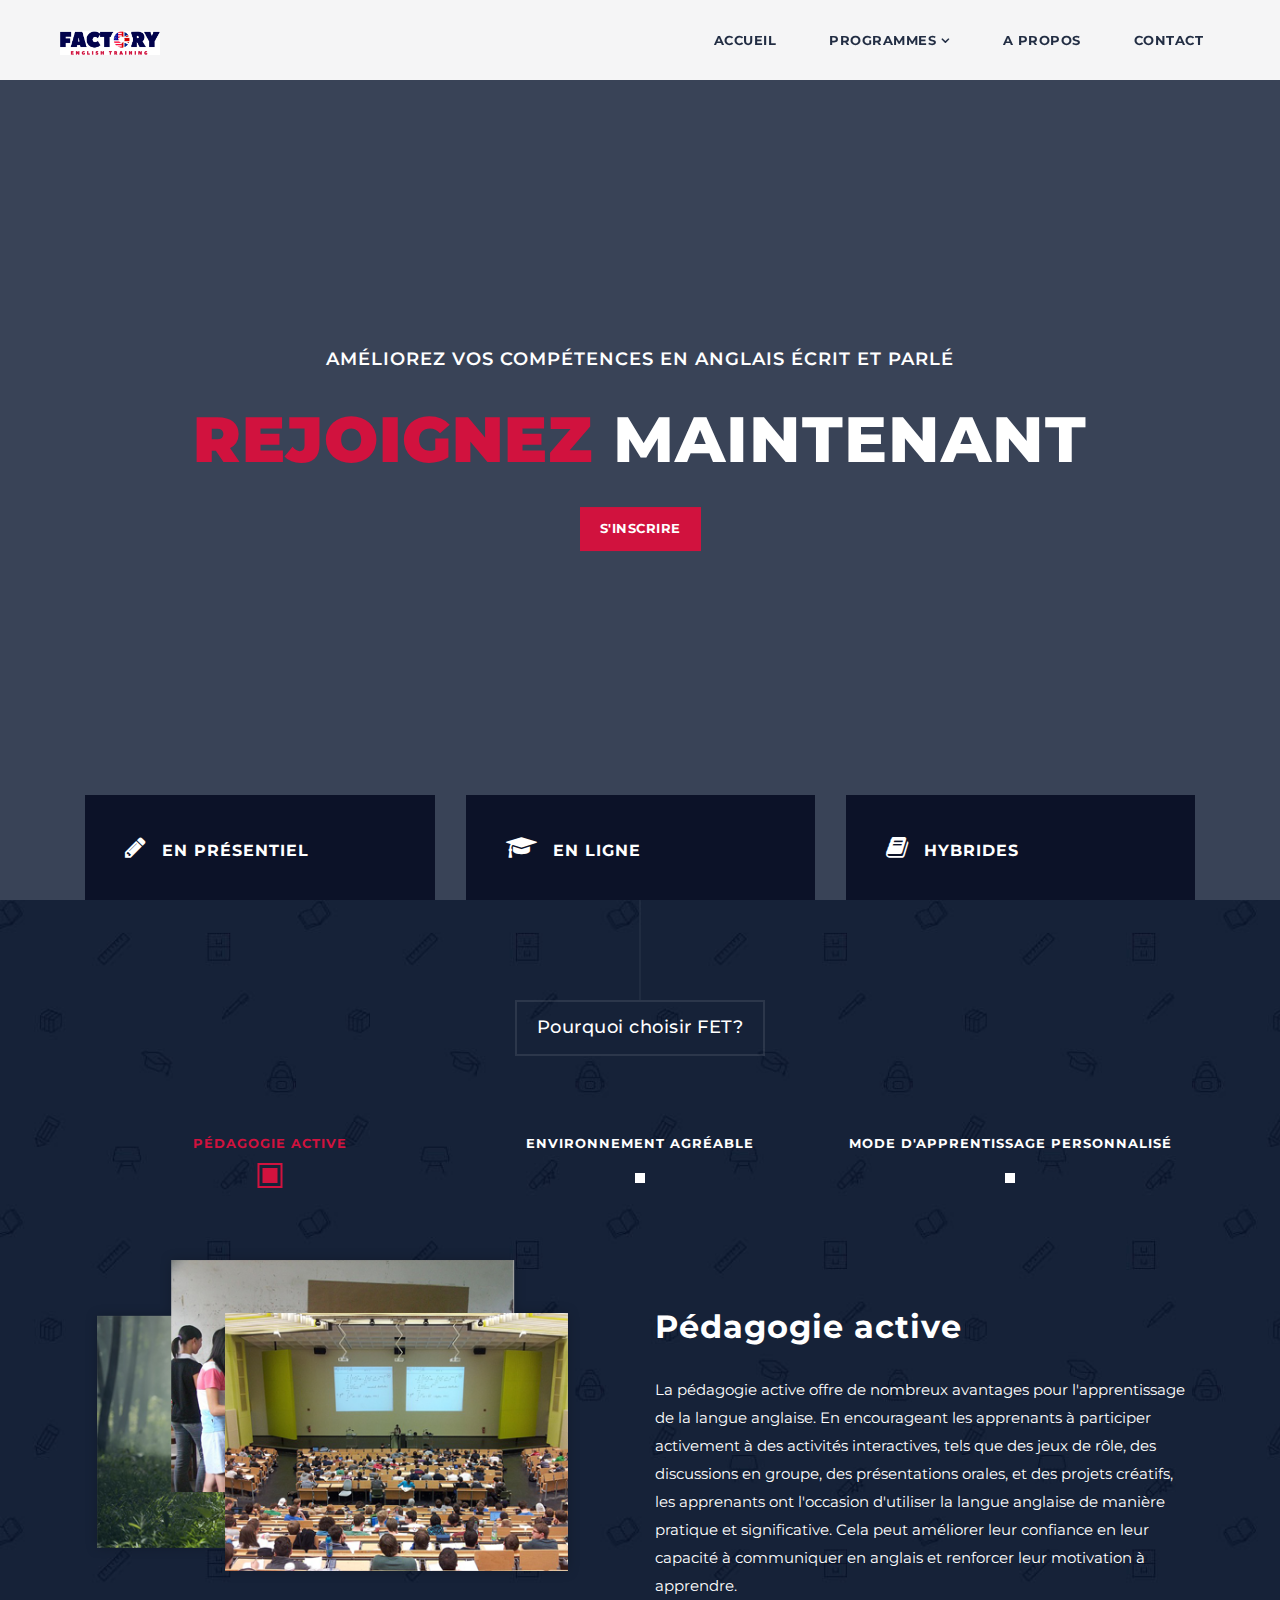
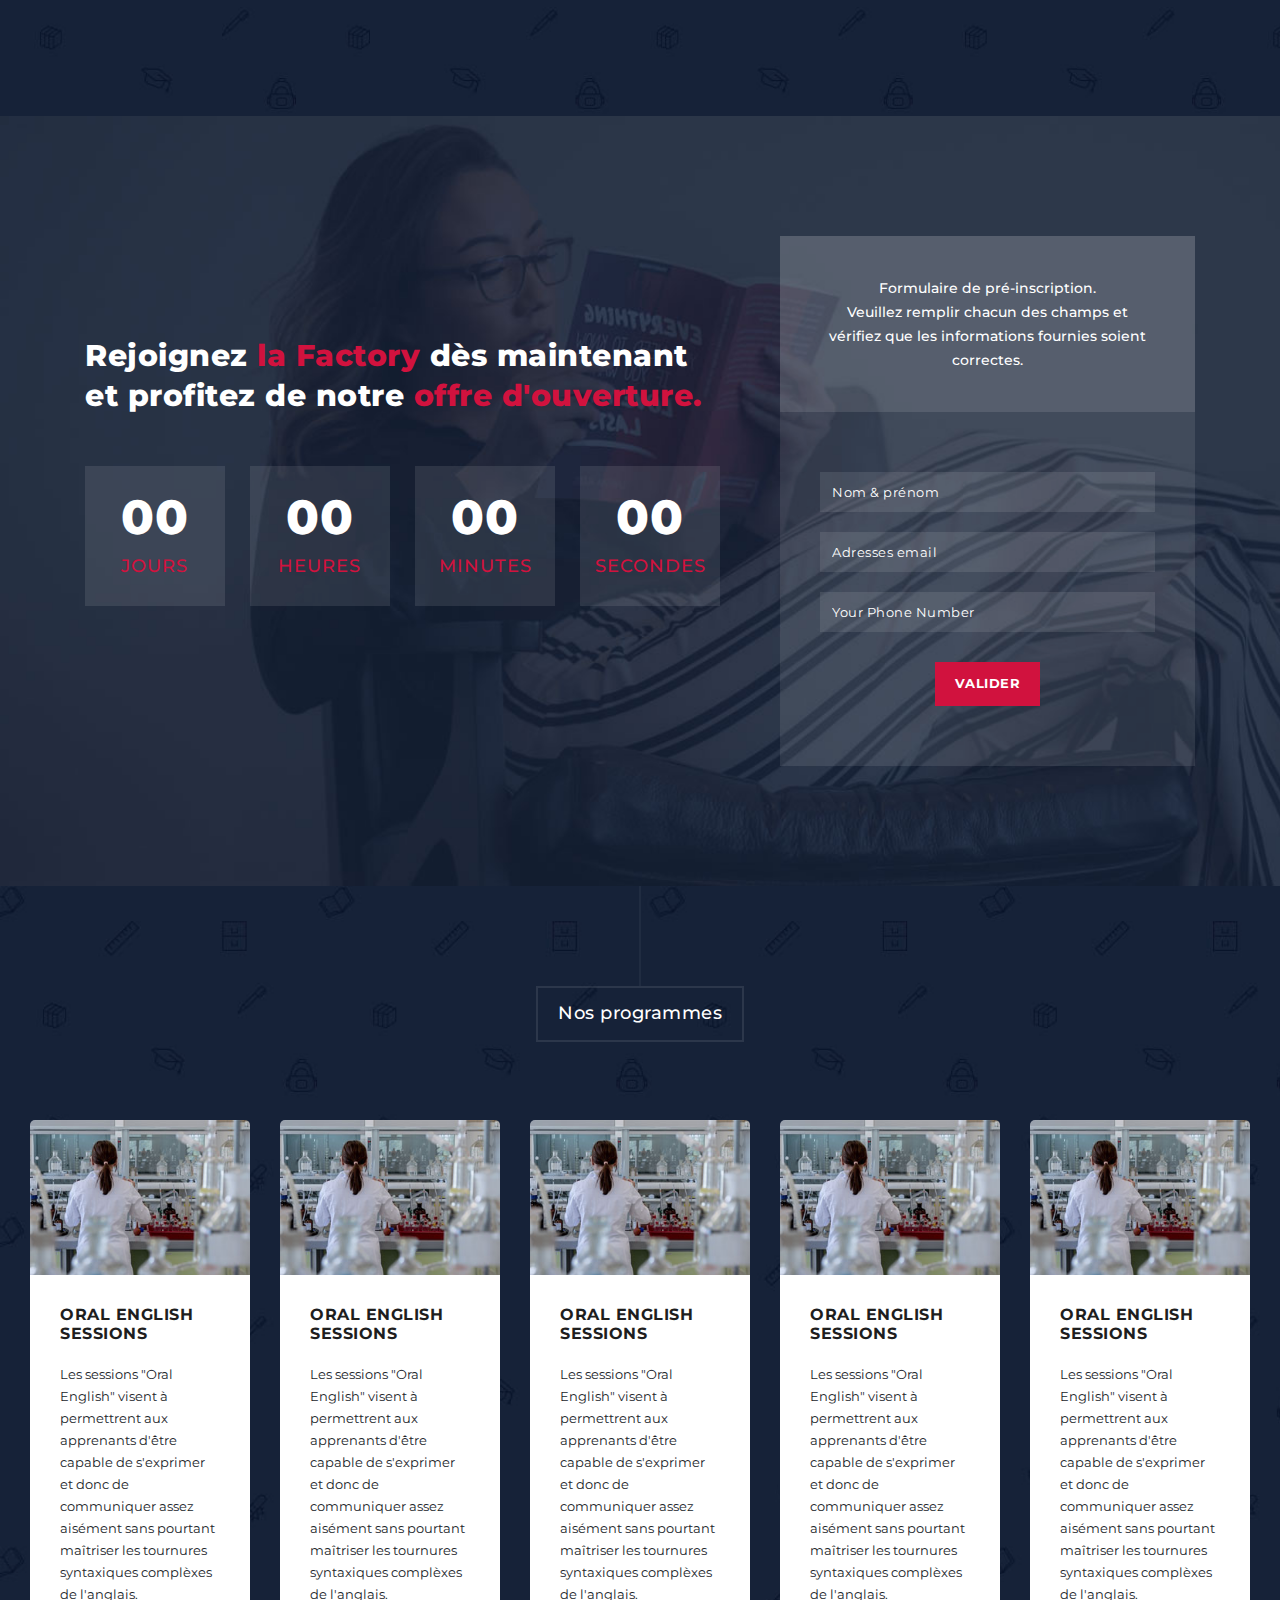
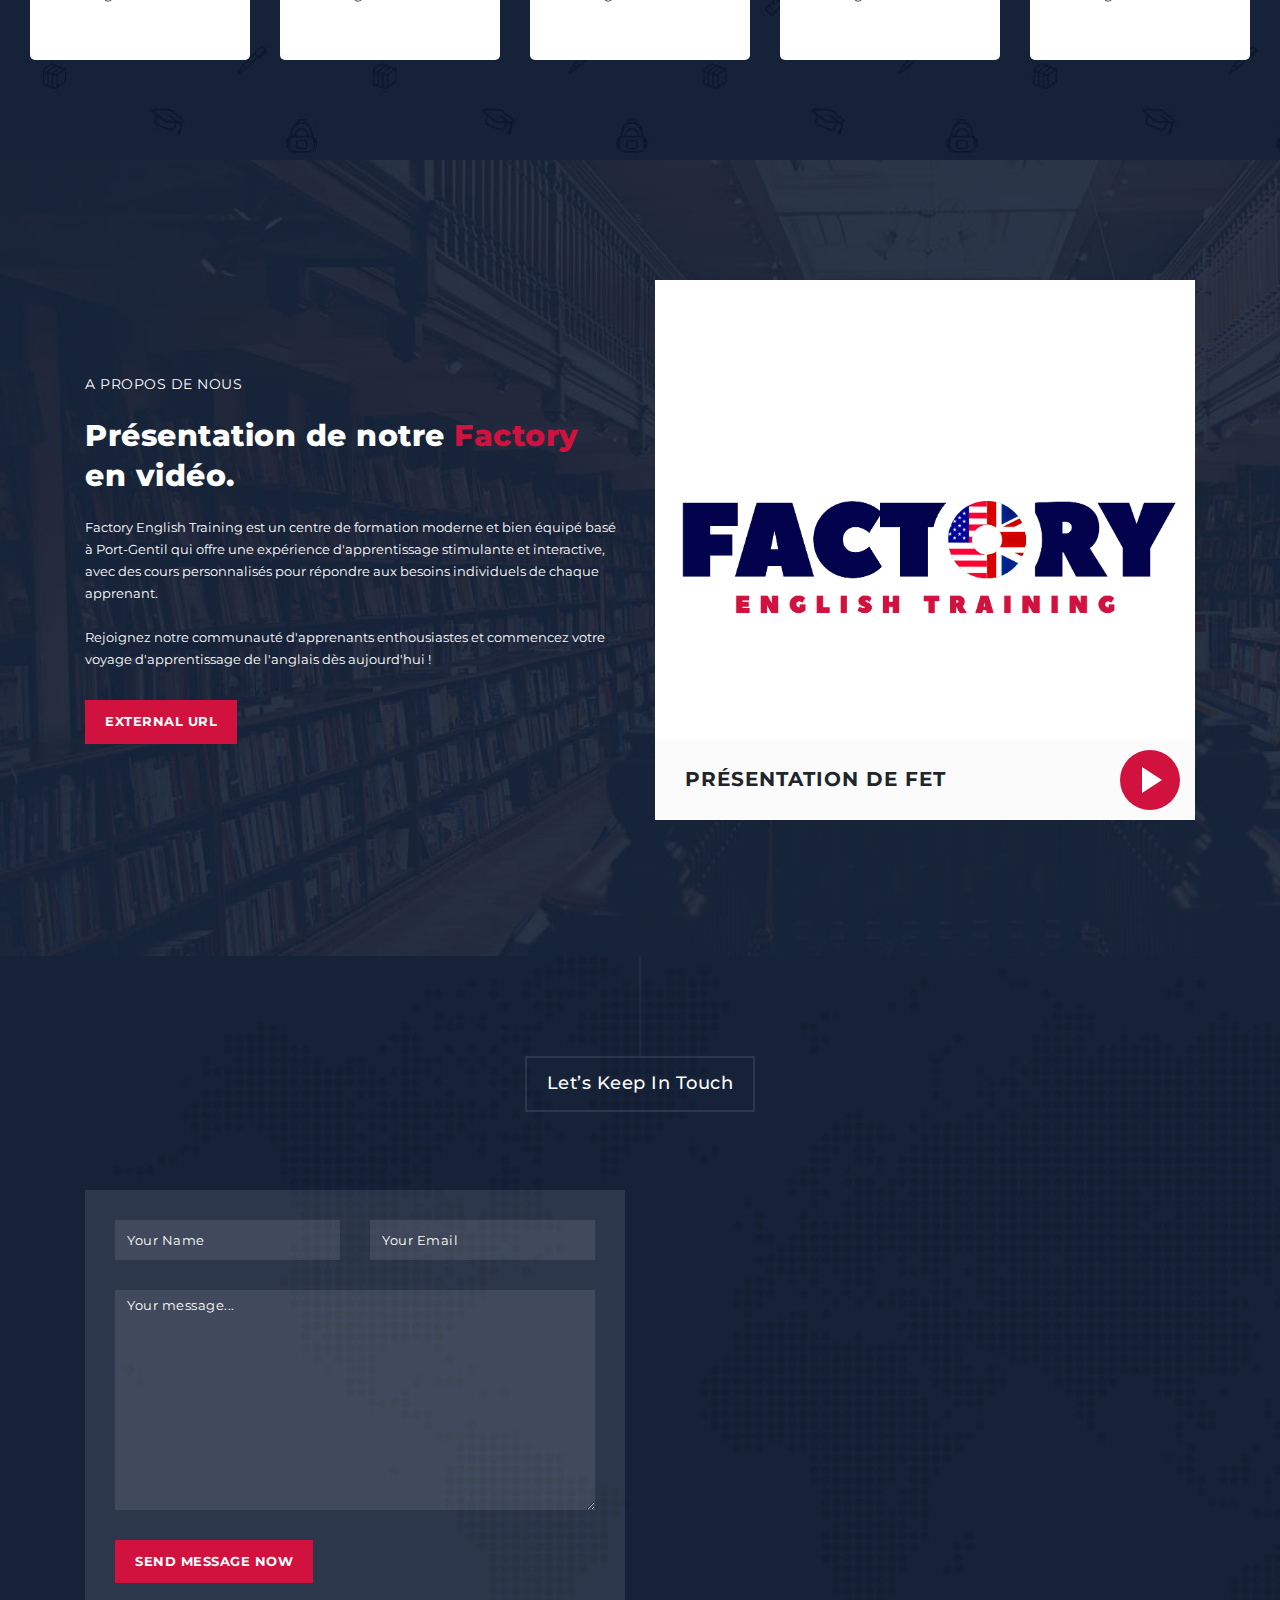
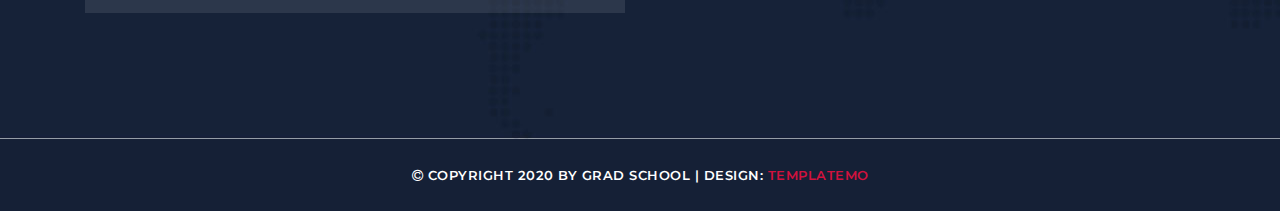
==== index.html @ 446a1d50 "7" ====
<!DOCTYPE html>
<html lang="en">

  <head>

    <meta charset="utf-8">
    <meta name="viewport" content="width=device-width, initial-scale=1, shrink-to-fit=no">
    <meta name="keywords" content="Formation en anglais, Centre de formation, Cours d'anglais, Apprendre l'anglais, Formation linguistique, Langue anglaise, Grammaire anglaise, Vocabulaire anglais, Pratique de l'anglais, Compétences en anglais, Niveau d'anglais, Examens d'anglais, Certificats d'anglais, Enseignement de l'anglais, Éducation en anglais, Formation continue, Formation professionnelle, Gabon, Port-Gentil, Afrique centrale">
    <meta name="description" content="Centre d'apprentissage et de perfectionnement de la langue anglaise basé à Port-gentil">
    <meta name="author" content="">
    <link href="https://fonts.googleapis.com/css?family=Montserrat:100,200,300,400,500,600,700,800,900" rel="stylesheet">

    <title>Factory English Training</title>
    <link rel="shortcut icon" type="image/png" href="/assets/images/logoicon.png"/>

    <!-- Bootstrap core CSS -->
    <link href="vendor/bootstrap/css/bootstrap.min.css" rel="stylesheet">

    <!-- Additional CSS Files -->
    <link rel="stylesheet" href="assets/css/fontawesome.css">
    <link rel="stylesheet" href="assets/css/templatemo-grad-school.css">
    <link rel="stylesheet" href="assets/css/owl.css">
    <link rel="stylesheet" href="assets/css/lightbox.css">
<!--
    
TemplateMo 557 Grad School

https://templatemo.com/tm-557-grad-school

-->
  </head>

<body>

   
  <!--header-->
  <header class="main-header clearfix" role="header">
    <div class="logo">
      <a href="#"><img src="./assets/images/logo factory.png" alt="" srcset="" style="width: 100px;"></a>
    </div>
    <a href="#menu" class="menu-link"><i class="fa fa-bars" style="color: rgba(22,34,57,0.95);"></i></a>
    <nav id="menu" class="main-nav" role="navigation">
      <ul class="main-menu">
        <li><a href="#section1">Accueil</a></li>
        <li class="has-submenu"><a href="#section2">Programmes</a>
          <ul class="sub-menu">
            <li><a href="#section2">Oral English</a></li>
            <!-- <li><a href="#section3">What we do?</a></li>
            <li><a href="#section3">How it works?</a></li>
            <li><a href="https://templatemo.com/about" rel="sponsored" class="external">External URL</a></li> -->
          </ul>
        </li>
        <li><a href="#section4">A propos</a></li>
        <!-- <li><a href="#section5">Video</a></li> -->
        <li><a href="#section6">Contact</a></li>
        <!-- <li><a href="https://templatemo.com" class="external">External</a></li> -->
      </ul>
    </nav>
  </header>

  <!-- ***** Main Banner Area Start ***** -->
  <section class="section main-banner" id="top" data-section="section1">
      <video autoplay muted loop id="bg-video">
          <source src="assets/images/video.mp4" type="video/mp4" />
      </video>

      <div class="video-overlay header-text">
          <div class="caption">
              <h6>Améliorez vos compétences en anglais écrit et parlé</h6>
              <h2><em>Rejoignez</em> maintenant</h2>
              <div class="main-button">
                  <div class="scroll-to-section"><a href="#section2">S'inscrire</a></div>
              </div>
          </div>
      </div>
  </section>
  <!-- ***** Main Banner Area End ***** -->


  <section class="features">
    <div class="container">
      <div class="row">
        <div class="col-lg-4 col-12">
          <div class="features-post">
            <div class="features-content">
              <div class="content-show">
                <h4><i class="fa fa-pencil"></i>En présentiel</h4>
              </div>
              <div class="content-hide">
                <p>Les sessions en présentiel  offrent une expérience plus immersive et interactive pour les apprenants, ce qui facilite une meilleure compréhension et une meilleure assimilation de la langue. </p>
                <p class="hidden-sm">Les sessions en présentiel  offrent une expérience plus immersive et interactive pour les apprenants, ce qui facilite une meilleure compréhension et une meilleure assimilation de la langue. </p>
                <!-- <p class="hidden-sm">Curabitur id eros vehicula, tincidunt libero eu, lobortis mi. In mollis eros a posuere imperdiet.</p> -->
                <!-- <div class="scroll-to-section"><a href="#section2">More Info.</a></div> -->
            </div>
            </div>
          </div>
        </div>
        <div class="col-lg-4 col-12">
          <div class="features-post second-features">
            <div class="features-content">
              <div class="content-show">
                <h4><i class="fa fa-graduation-cap"></i>En ligne</h4>
              </div>
              <div class="content-hide">
                <p>Les sessions en ligne sont flexibles et pratiques. Elles offrent une grande variété de ressources pédagogiques interactives et permettent aux apprenants de travailler à leur propre rythme tout en bénéficiant d'un feedback personnalisé.</p>
                <p class="hidden-sm">Les sessions en ligne sont flexibles et pratiques. Elles offrent une grande variété de ressources pédagogiques interactives et permettent aux apprenants de travailler à leur propre rythme tout en bénéficiant d'un feedback personnalisé.</p>
                <!-- <p class="hidden-sm">Curabitur id eros vehicula, tincidunt libero eu, lobortis mi. In mollis eros a posuere imperdiet.</p> -->
                <!-- <div class="scroll-to-section"><a href="#section3">Details</a></div> -->
            </div>
            </div>
          </div>
        </div>
        <div class="col-lg-4 col-12">
          <div class="features-post third-features">
            <div class="features-content">
              <div class="content-show">
                <h4><i class="fa fa-book"></i>Hybrides</h4>
              </div>
              <div class="content-hide">
                <p>Les sessions hybrides sont la solution pour les apprenants qui souhaitent être en immersion mais n'ont pas beaucoup de temps libre. Celles-ci apportent un continuité en ligne au sessions en présentiel.  </p>
                <p class="hidden-sm">Les sessions hybrides sont la solution pour les apprenants qui souhaitent être en immersion mais n'ont pas beaucoup de temps libre. Celles-ci apportent un continuité en ligne au sessions en présentiel.  </p>
                <!-- <p class="hidden-sm">Curabitur id eros vehicula, tincidunt libero eu, lobortis mi. In mollis eros a posuere imperdiet.</p> -->
                <!-- <div class="scroll-to-section"><a href="#section4">Read More</a></div> -->
            </div>
            </div>
          </div>
        </div>
      </div>
    </div>
  </section>

  <section class="section why-us" data-section="section2">
    <div class="container">
      <div class="row">
        <div class="col-md-12">
          <div class="section-heading">
            <h2>Pourquoi choisir FET?</h2>
          </div>
        </div>
        <div class="col-md-12">
          <div id='tabs'>
            <ul>
              <li><a href='#tabs-1'>Pédagogie active
              </a></li>
              <li><a href='#tabs-2'>Environnement agréable</a></li>
              <li><a href='#tabs-3'>Mode d'apprentissage personnalisé</a></li>
            </ul>
            <section class='tabs-content'>
              <article id='tabs-1'>
                <div class="row">
                  <div class="col-md-6">
                    <img src="assets/images/choose-us-image-01.png" alt="">
                  </div>
                  <div class="col-md-6">
                    <h4>Pédagogie active</h4>
                    <p>La pédagogie active offre de nombreux avantages pour l'apprentissage de la langue anglaise. En encourageant les apprenants à participer activement à des activités interactives, tels que des jeux de rôle, des discussions en groupe, des présentations orales, et des projets créatifs, les apprenants ont l'occasion d'utiliser la langue anglaise de manière pratique et significative. Cela peut améliorer leur confiance en leur capacité à communiquer en anglais et renforcer leur motivation à apprendre.</p>
                  </div>
                </div>
              </article>
              <article id='tabs-2'>
                <div class="row">
                  <div class="col-md-6">
                    <img src="assets/images/choose-us-image-02.png" alt="">
                  </div>
                  <div class="col-md-6">
                    <h4>Environnement agréable</h4>
                    <p>Lorsque les apprenants se sentent à l'aise et en sécurité, ils sont plus susceptibles de prendre des risques et d'essayer de nouvelles choses, tels que parler anglais en public. Cela peut aider à réduire l'anxiété et le stress associés à l'apprentissage d'une langue étrangère, ce qui peut améliorer la performance et la rétention des apprenants. En outre, un environnement positif peut favoriser le développement de relations positives entre les apprenants et les enseignants, ce qui peut aider à renforcer la motivation et l'engagement des apprenants dans leur apprentissage.</p> 
                    <!-- <p>Suspendisse tincidunt, magna ut finibus rutrum, libero dolor euismod odio, nec interdum quam felis non ante.</p> -->
                  </div>
                </div>
              </article>
              <article id='tabs-3'>
                <div class="row">
                  <div class="col-md-6">
                    <img src="assets/images/choose-us-image-03.png" alt="">
                  </div>
                  <div class="col-md-6">
                    <h4>Mode d'apprentissage personnalisé</h4>
                    <p>Les modes d'apprentissage personnalisés aident à maximiser le temps et les efforts d'apprentissage de chaque apprenant, en leur permettant de se concentrer sur les domaines qui nécessitent le plus d'attention. Les apprenants peuvent également avoir l'occasion de travailler à leur propre rythme, ce qui renforce leur confiance et leur motivation dans leur apprentissage. De plus, ils offrent aux apprenants un sentiment de contrôle et d'engagement dans leur propre apprentissage, ce qui peut aider à renforcer leur engagement à long terme.</p>
                  </div>
                </div>
              </article>
            </section>
          </div>
        </div>
      </div>
    </div>
  </section>

  <section class="section coming-soon" data-section="section3">
    <div class="container">
      <div class="row">
        <div class="col-md-7 col-xs-12">
          <div class="continer centerIt">
            <div>
              <h4>Rejoignez <em>la Factory</em> dès maintenant et profitez de notre <em>offre d'ouverture.</em></h4>
              <div class="counter">

                <div class="days">
                  <div class="value">00</div>
                  <span>Jours</span>
                </div>

                <div class="hours">
                  <div class="value">00</div>
                  <span>Heures</span>
                </div>

                <div class="minutes">
                  <div class="value">00</div>
                  <span>Minutes</span>
                </div>

                <div class="seconds">
                  <div class="value">00</div>
                  <span>Secondes</span>
                </div>

              </div>
            </div>
          </div>
        </div>
        <div class="col-md-5">
          <div class="right-content">
            <div class="top-content">
              <h6>Formulaire de pré-inscription. <em></em> <br> Veuillez remplir chacun des champs et vérifiez que les informations fournies soient correctes.</h6>
            </div>
            <form id="contact" action="" method="get">
              <div class="row">
                <div class="col-md-12">
                  <fieldset>
                    <input name="name" type="text" class="form-control" id="name" placeholder="Nom & prénom" required="">
                  </fieldset>
                </div>
                <div class="col-md-12">
                  <fieldset>
                    <input name="email" type="text" class="form-control" id="email" placeholder="Adresses email" required="">
                  </fieldset>
                </div>
                <div class="col-md-12">
                  <fieldset>
                    <input name="phone-number" type="text" class="form-control" id="Numéro de téléphone" placeholder="Your Phone Number" required="">
                  </fieldset>
                </div>
                <div class="col-md-12">
                  <fieldset>
                    <button type="submit" id="form-submit" class="button">Valider</button>
                  </fieldset>
                </div>
              </div>
            </form>
          </div>
        </div>
      </div>
    </div>
  </section>

  <section class="section courses" data-section="section4">
    <div class="container-fluid">
      <div class="row">
        <div class="col-md-12">
          <div class="section-heading">
            <h2>Nos programmes</h2>
          </div>
        </div>
        <div class="owl-carousel owl-theme">
          <div class="item">
            <img src="assets/images/courses-01.jpg" alt="Course #1">
            <div class="down-content">
              <h4>Oral English Sessions</h4>
              <p>Les sessions "Oral English" visent à permettrent aux apprenants d'être capable de s'exprimer et donc de communiquer assez aisément sans pourtant maîtriser les tournures syntaxiques complèxes de l'anglais.</p>
              <!-- <div class="author-image">
                <img src="assets/images/author-01.png" alt="Author 1">
              </div>
              <div class="text-button-pay">
                <a href="#">Pay <i class="fa fa-angle-double-right"></i></a>
              </div> -->
            </div>
          </div>
          <!-- <div class="item">
            <img src="assets/images/courses-02.jpg" alt="Course #2">
            <div class="down-content">
              <h4>Business World</h4>
              <p>Quisque cursus augue ut velit dictum, quis volutpat enim blandit. Maecenas a lectus ac ipsum porta.</p>
              <div class="author-image">
                <img src="assets/images/author-02.png" alt="Author 2">
              </div>
              <div class="text-button-free">
                <a href="#">Free <i class="fa fa-angle-double-right"></i></a>
              </div>
            </div>
          </div>
          <div class="item">
            <img src="assets/images/courses-03.jpg" alt="Course #3">
            <div class="down-content">
              <h4>Media Technology</h4>
              <p>Pellentesque ultricies diam magna, auctor cursus lectus pretium nec. Maecenas finibus lobortis enim.</p>
              <div class="author-image">
                <img src="assets/images/author-03.png" alt="Author 3">
              </div>
              <div class="text-button-pay">
                <a href="#">Pay <i class="fa fa-angle-double-right"></i></a>
              </div>
            </div>
          </div>
          <div class="item">
            <img src="assets/images/courses-04.jpg" alt="Course #4">
            <div class="down-content">
              <h4>Communications</h4>
              <p>Download free images and videos for your websites by visiting Unsplash, Pixabay, and Pexels.</p>
              <div class="author-image">
                <img src="assets/images/author-04.png" alt="Author 4">
              </div>
              <div class="text-button-free">
                <a href="#">Free <i class="fa fa-angle-double-right"></i></a>
              </div>
            </div>
          </div> -->
          <!-- <div class="item">
            <img src="assets/images/courses-05.jpg" alt="">
            <div class="down-content">
              <h4>Business Ethics</h4>
              <p>Pellentesque ultricies diam magna, auctor cursus lectus pretium nec. Maecenas finibus lobortis enim.</p>
              <div class="author-image">
                <img src="assets/images/author-05.png" alt="">
              </div>
              <div class="text-button-pay">
                <a href="#">Pay <i class="fa fa-angle-double-right"></i></a>
              </div>
            </div>
          </div>
          <div class="item">
            <img src="assets/images/courses-01.jpg" alt="">
            <div class="down-content">
              <h4>Photography</h4>
              <p>Quisque cursus augue ut velit dictum, quis volutpat enim blandit. Maecenas a lectus ac ipsum porta.</p>
              <div class="author-image">
                <img src="assets/images/author-01.png" alt="">
              </div>
              <div class="text-button-free">
                <a href="#">Free <i class="fa fa-angle-double-right"></i></a>
              </div>
            </div>
          </div>
          <div class="item">
            <img src="assets/images/courses-02.jpg" alt="">
            <div class="down-content">
              <h4>Web Development</h4>
              <p>Pellentesque ultricies diam magna, auctor cursus lectus pretium nec. Maecenas finibus lobortis enim.</p>
              <div class="author-image">
                <img src="assets/images/author-02.png" alt="">
              </div>
              <div class="text-button-free">
                <a href="#">Free <i class="fa fa-angle-double-right"></i></a>
              </div>
            </div>
          </div>
          <div class="item">
            <img src="assets/images/courses-03.jpg" alt="">
            <div class="down-content">
              <h4>Learn HTML CSS</h4>
              <p>You can get free images and videos for your websites by visiting Unsplash, Pixabay, and Pexels.</p>
              <div class="author-image">
                <img src="assets/images/author-03.png" alt="">
              </div>
              <div class="text-button-pay">
                <a href="#">Pay <i class="fa fa-angle-double-right"></i></a>
              </div>
            </div>
          </div>
          <div class="item">
            <img src="assets/images/courses-04.jpg" alt="">
            <div class="down-content">
              <h4>Social Media</h4>
              <p>Pellentesque ultricies diam magna, auctor cursus lectus pretium nec. Maecenas finibus lobortis enim.</p>
              <div class="author-image">
                <img src="assets/images/author-04.png" alt="">
              </div>
              <div class="text-button-pay">
                <a href="#">Pay <i class="fa fa-angle-double-right"></i></a>
              </div>
            </div>
          </div>
          <div class="item">
            <img src="assets/images/courses-05.jpg" alt="">
            <div class="down-content">
              <h4>Digital Arts</h4>
              <p>Quisque cursus augue ut velit dictum, quis volutpat enim blandit. Maecenas a lectus ac ipsum porta.</p>
              <div class="author-image">
                <img src="assets/images/author-05.png" alt="">
              </div>
              <div class="text-button-free">
                <a href="#">Free <i class="fa fa-angle-double-right"></i></a>
              </div>
            </div>
          </div>
          <div class="item">
            <img src="assets/images/courses-01.jpg" alt="">
            <div class="down-content">
              <h4>Media Streaming</h4>
              <p>Pellentesque ultricies diam magna, auctor cursus lectus pretium nec. Maecenas finibus lobortis enim.</p>
              <div class="author-image">
                <img src="assets/images/author-01.png" alt="">
              </div>
              <div class="text-button-pay">
                <a href="#">Pay <i class="fa fa-angle-double-right"></i></a>
              </div>
            </div>
          </div> -->
        </div>
      </div>
    </div>
  </section>
  

  <section class="section video" data-section="section5">
    <div class="container">
      <div class="row">
        <div class="col-md-6 align-self-center">
          <div class="left-content">
            <span>A propos de nous</span>
            <h4>Présentation de notre<em> Factory</em> en vidéo.</h4>
            <p>Factory English Training est un centre de formation moderne et bien équipé basé à Port-Gentil qui offre une expérience d'apprentissage stimulante et interactive, avec des cours personnalisés pour répondre aux besoins individuels de chaque apprenant. 
            <br><br>Rejoignez notre communauté d'apprenants enthousiastes et commencez votre voyage d'apprentissage de l'anglais dès aujourd'hui !</p>
            <div class="main-button"><a rel="nofollow" href="#" target="_parent">External URL</a></div>
          </div>
        </div>
        <div class="col-md-6">
          <article class="video-item">
            <div class="video-caption">
              <h4>Présentation de FET</h4>
            </div>
            <figure>
              <a href="#" class="play"><img src="assets/images/logofactory.png"></a>
            </figure>
          </article>
        </div>
      </div>
    </div>
  </section>

  <section class="section contact" data-section="section6">
    <div class="container">
      <div class="row">
        <div class="col-md-12">
          <div class="section-heading">
            <h2>Let’s Keep In Touch</h2>
          </div>
        </div>
        <div class="col-md-6">
        
        <!-- Do you need a working HTML contact-form script?
                	
                    Please visit https://templatemo.com/contact page -->
                    
          <form id="contact" action="" method="post">
            <div class="row">
              <div class="col-md-6">
                  <fieldset>
                    <input name="name" type="text" class="form-control" id="name" placeholder="Your Name" required="">
                  </fieldset>
                </div>
                <div class="col-md-6">
                  <fieldset>
                    <input name="email" type="text" class="form-control" id="email" placeholder="Your Email" required="">
                  </fieldset>
                </div>
              <div class="col-md-12">
                <fieldset>
                  <textarea name="message" rows="6" class="form-control" id="message" placeholder="Your message..." required=""></textarea>
                </fieldset>
              </div>
              <div class="col-md-12">
                <fieldset>
                  <button type="submit" id="form-submit" class="button">Send Message Now</button>
                </fieldset>
              </div>
            </div>
          </form>
        </div>
        <div class="col-md-6">
          <div id="map">
            <iframe src="https://maps.google.com/maps?q=Av.+L%C3%BAcio+Costa,+Rio+de+Janeiro+-+RJ,+Brazil&t=&z=13&ie=UTF8&iwloc=&output=embed" width="100%" height="422px" frameborder="0" style="border:0" allowfullscreen></iframe>
          </div>
        </div>
      </div>
    </div>
  </section>

  <footer>
    <div class="container">
      <div class="row">
        <div class="col-md-12">
          <p><i class="fa fa-copyright"></i> Copyright 2020 by Grad School  
          
           | Design: <a href="https://templatemo.com" rel="sponsored" target="_parent">TemplateMo</a></p>
        </div>
      </div>
    </div>
  </footer>

  <!-- Scripts -->
  <!-- Bootstrap core JavaScript -->
    <script src="vendor/jquery/jquery.min.js"></script>
    <script src="vendor/bootstrap/js/bootstrap.bundle.min.js"></script>

    <script src="assets/js/isotope.min.js"></script>
    <script src="assets/js/owl-carousel.js"></script>
    <script src="assets/js/lightbox.js"></script>
    <script src="assets/js/tabs.js"></script>
    <script src="assets/js/video.js"></script>
    <script src="assets/js/slick-slider.js"></script>
    <script src="assets/js/custom.js"></script>
    <script>
        //according to loftblog tut
        $('.nav li:first').addClass('active');

        var showSection = function showSection(section, isAnimate) {
          var
          direction = section.replace(/#/, ''),
          reqSection = $('.section').filter('[data-section="' + direction + '"]'),
          reqSectionPos = reqSection.offset().top - 0;

          if (isAnimate) {
            $('body, html').animate({
              scrollTop: reqSectionPos },
            800);
          } else {
            $('body, html').scrollTop(reqSectionPos);
          }

        };

        var checkSection = function checkSection() {
          $('.section').each(function () {
            var
            $this = $(this),
            topEdge = $this.offset().top - 80,
            bottomEdge = topEdge + $this.height(),
            wScroll = $(window).scrollTop();
            if (topEdge < wScroll && bottomEdge > wScroll) {
              var
              currentId = $this.data('section'),
              reqLink = $('a').filter('[href*=\\#' + currentId + ']');
              reqLink.closest('li').addClass('active').
              siblings().removeClass('active');
            }
          });
        };

        $('.main-menu, .scroll-to-section').on('click', 'a', function (e) {
          if($(e.target).hasClass('external')) {
            return;
          }
          e.preventDefault();
          $('#menu').removeClass('active');
          showSection($(this).attr('href'), true);
        });

        $(window).scroll(function () {
          checkSection();
        });
    </script>
</body>
</html>
---- assets/css/templatemo-grad-school.css ----
/*
    
TemplateMo 557 Grad School

https://templatemo.com/tm-557-grad-school

*/


@import url(fontawesome.css);
@import url("<link href="https://fonts.googleapis.com/css?family=Montserrat:100,200,300,400,500,600,700,800,900" rel="stylesheet">");
body {
    font-family: 'Montserrat', sans-serif;
}

/* Basic */

a {
	color: #3CF;
    text-decoration: none;
}

a:hover {
	color: #FC3;
    text-decoration: none;
}

ul {
    padding: 0px;
    margin: 0px;
    list-style: none;
}

p {
    font-size: 13px;
    line-height: 22px;
}


.section-heading {
    text-align: center;
    margin-bottom: 70px;
}

.section-heading h2:before {
    width: 1px;
    height: 100px;
    background-color: rgba(250,250,250,0.1);
    position: absolute;
    top: -102px;
    content: '';
    left: 50%;
    transform: translate(-50%);
}

.section-heading h2 {
    margin-top: 100px;
    position: relative;
    font-size: 18px;
    font-weight: 500;
    color: #fff;
    letter-spacing: 0.5px;
    display: inline-block;
    padding: 15px 20px;
    border: 2px solid rgba(250,250,250,0.1);
}


/* Buttons */

.main-button a {
    background-color: #d1123e;
    color: #fff;
    font-size: 13px;
    text-transform: uppercase;
    letter-spacing: 0.5px;
    font-weight: 700;
    padding: 12px 20px;
    display: inline-block;
    outline: none;
}

a.menu-link { display: none; }

@media screen and (max-width: 950px) {
  a.menu-link {
    float: right;
    display: block;
    font-size: 36px;
    color: #fff;
    padding-right: 30px;
    padding-top: 15px;
  }
  nav[role="navigation"] {
    clear: both;
    -webkit-transition: all 0.3s ease-out;
    -moz-transition: all 0.3s ease-out;
    -ms-transition: all 0.3s ease-out;
    -o-transition: all 0.3s ease-out;
    transition: all 0.3s ease-out;
  }
  .js nav[role="navigation"] {
    overflow: hidden;
    max-height: 0;
  }
  nav[role="navigation"].active {
    max-height: 20em;
    height: 20em;
    overflow-y: scroll;
  }
  nav[role="navigation"] ul {
    top: 0;
    width: 100%;
    position: relative;
    margin: 0;
    padding: 0;
    border-top: 1px solid rgba(250,250,250,0.25);
    background-color: rgba(22,34,57,0.99);
  }
  nav[role="navigation"] li a {
    display: block;
    padding: 15px 0px;
    border-bottom: 1px solid rgba(250,250,250,0.25);
    text-align: center;
    color: #fff;
    font-size: 13px;
    text-transform: uppercase;
    font-weight: 700;
    line-height: 1.5;
  }
  nav[role="navigation"] li:hover a,
  nav[role="navigation"] li.active a {
      color: #d1123e;
  }
  
  @media screen and (min-width: 951px) {
    .js nav[role="navigation"] {
      max-height: none;
    }

    nav[role="navigation"] li {
      display: inline-block;
      margin: 0 0.25em;
    }
    nav[role="navigation"] li a {
      border: 0;
    }
  }
}

/* Header */

@media screen and (max-width: 1050px) {
  .main-header .logo {
      padding-left: 30px!important;
  }

  .main-menu {
      padding-right: 30px!important;
  }

  .main-menu li {
      margin-left: 5px!important;
  }
}

.main-header {
    background-color: rgba(255, 255, 255, 0.95);
    height: 80px;
    position: fixed;
    z-index: 12;
    width: 100%;
    top: 0;
}

.main-header .logo {
    float: left;
    line-height: 80px;
    padding-left: 60px;
}

.main-header .logo a {
    font-size: 36px;
    text-transform: uppercase;
    font-weight: 800;
    color: #fff;
}
.main-header .logo a em {
    font-style: normal;
    color: #d1123e;
}

.main-menu {
    float: right;
    padding-right: 60px;
}

.main-menu li {
    display: inline-block;
    line-height: 79px;
    margin-left: 15px;
    position: relative;
}

.main-menu li:first-child {
    margin-left: 0px;
}

.main-menu li a {
    padding: 10px 15px;
    font-size: 13px;
    text-transform: uppercase;
    letter-spacing: 0.5px;
    font-weight: 700;
    color: rgba(22,34,57,0.95);
    border: 2px solid transparent;
    transition: all 0.5s;
}

.main-menu li.has-submenu a:after {
    content: '\f107';
    font-family: "FontAwesome";
    margin-left: 5px;
}

.main-menu li.has-submenu ul li a:after {
    display: none;
}

.main-menu li .sub-menu {
    position: absolute;
    width: 160px;
    background-color: #ffffff;
    opacity: 0;
    visibility: hidden;
    transition: all 0.5s;
}

.main-menu li:hover .sub-menu {
    opacity: 1;
    visibility: visible;
}

.main-menu li .sub-menu li {
    display: block;
    line-height: 20px;
    margin-left: 0px;
    margin-bottom: 15px;
    padding-bottom: 15px;
    border-bottom: 1px solid #121b2f;
}

.main-menu li .sub-menu li:first-child {
    padding-top: 15px;
}

.main-menu li .sub-menu li:last-child {
    margin-bottom: 0px;
    border-bottom: none;
}

.main-menu li .sub-menu li a {
    font-size: 12px;
    font-weight: 500;
    padding: 0px 15px;
    letter-spacing: 0.5px;
    border: none;
    transition: all 0.5s;
}

.main-menu li .sub-menu li a:hover {
    color: #d1123e;
    border: none;
}

.main-nav li:hover a,
.main-nav li.active a {
    border: 2px solid #d1123e;
}

@media (max-width: 950px) {
  .main-nav li:hover a,
  .main-nav li.active a {
    border: 2px solid transparent;
    border-bottom: 1px solid rgba(250,250,250,0.25);
  }
}


/* Slider */

.main-banner {
  position: relative;
  max-height: 100%;
  overflow: hidden;
  margin-bottom: -7px;
}

#bg-video {
    min-width: 100%;
    min-height: 100vh;
    max-width: 100%;
    max-height: 100vh;
    object-fit: cover;
    z-index: -1;
}

#bg-video::-webkit-media-controls {
    display: none !important;
}

.video-overlay {
    position: absolute;
    background-color: rgba(22,34,57,0.85);
    top: 0;
    left: 0;
    bottom: 7px;
    width: 100%;
}

.main-banner .caption {
  text-align: center;
  position: absolute;
  width: 80%;
  left: 50%;
  top: 50%;
  transform: translate(-50%,-50%);
}

.main-banner .caption h6 {
  margin-top: 0px;
  font-size: 18px;
  text-transform: uppercase;
  font-weight: 600;
  color: #fff;
  letter-spacing: 1px;
}

.main-banner .caption h2 {
  margin-top: 30px;
  margin-bottom: 30px;
  font-size: 64px;
  text-transform: uppercase;
  font-weight: 800;
  color: #fff;
  letter-spacing: 1px;
}

.main-banner .caption h2 em {
  font-style: normal;
  color: #d1123e;
  font-weight: 900;
}

@media screen and (max-width: 1180px) {

  .main-banner .caption h6 {
    font-weight: 500;
  }

  .main-banner .caption h2 {
    font-size: 58px;
  }

}
@media screen and (max-width: 767px) {

  .main-banner .caption h6 {
    font-weight: 500;
  }

  .main-banner .caption h2 {
    font-size: 36px;
  }

}


/* Features */

section.features .col-4 {
    padding-left: 0px;
    padding-right: 0px;
}

.features-post {
  position: relative;
  margin-bottom: 0px;
}

.features-thumb {
  overflow: hidden;
  position: relative;
}

.features-thumb img {
  width: 100%;
}

.features-content {
  position: absolute;
  bottom: 0;
  left: 0;
  width: 100%;
  background-color: #0c1228;
  color: #fff;
  padding: 40px;
}

.features-content:hover {
    background-color: #d1123e;
    box-shadow: 0px 0px 30px rgba(0,0,0,0.5);
}

.features-content h4 {
    font-size: 16px;
    text-transform: uppercase;
    font-weight: 700;
    color: #fff;
    letter-spacing: 1px;
    margin-bottom: 0px;
}

.features-content h4 i {
    margin-right: 15px;
    font-size: 24px;
}

.features-content p {
    margin-bottom: 0px;
}

.features-content a {
  margin-top: 15px;
  display: inline-block;
  text-transform: uppercase;
  color: #fff;
  letter-spacing: 0.5px;
  font-weight: 700;
  font-size: 14px;
  border-bottom: 2px solid #fff;
}

.features-content p.hidden-sm {
  display: none;
}

.second-features,
.third-features {
    border-left: 1px solid rgba(250,250,250,0.1);
}

.content-hide {
  margin-top: 15px;
  display: none;
}

.content-hide p {
  color: #fff;
}

@media screen and (max-width: 767px) {

  .features-content {
    padding: 15px;
  }
  .features-content h4 i {
    display: block;
    margin-bottom: 10px;
  }
  .features-content h4 {
    font-size: 14px;
  }
  .features-content p {
    display: none;
  }
  .features-content p.hidden-sm {
    display: block;
  }
  .features-content a {
    letter-spacing: 0px;
    font-size: 13px;
    font-weight: 600;
  }

}



/* Why Choosing Us */

section.why-us {
    background-image: url(../images/choosing-bg.jpg);
    background-color: #172238;
    background-repeat: no-repeat;
    background-size: cover;
    padding-bottom: 100px;
}

#tabs {
  text-align: center;
}
#tabs ul {
  margin: 0;
  padding: 0;
  -webkit-column-count: 3;
  -moz-column-count: 3;
  column-count: 3;
  -webkit-column-gap: 0;
  -moz-column-gap: 0;
  column-gap: 0;
}
#tabs ul::after {
  clear: both;
  content: "";
  display: table;
}
#tabs ul li {
  display: block;
  font-weight: 400;
  font-size: 1.2em;
  letter-spacing: 1px;
  text-align: center;
}
#tabs ul li a {
  display: block;
  font-size: 13px;
  font-weight: 700;
  letter-spacing: 1px;
  cursor: pointer;
  outline: 0;
  padding-bottom: 30px;
  color: #fff;
  text-decoration: none;
  text-transform: uppercase;
  position: relative;
}
#tabs ul li a:after {
    transition: all 0.3s;
    width: 10px;
    height: 10px;
    background-color: #fff;
    content: '';
    position: absolute;
    left: 50%;
    transform: translate(-50%);
    bottom: 0;
}
#tabs ul li a:before {
    transition: all 0.3s;
    width: 25px;
    height: 25px;
    border: 2px solid transparent;
    background-color: transparent;
    content: '';
    position: absolute;
    left: 50%;
    transform: translate(-50%);
    bottom: -5px;
}
#tabs ul li span {
  display: block;
  margin-bottom: 0.75em;
}
#tabs ul .ui-tabs-active {
}
#tabs ul .ui-tabs-active a {
  color: #d1123e;
}
#tabs ul .ui-tabs-active a:after {
  background-color: #d1123e;
  width: 15px;
  height: 15px;
}
#tabs ul .ui-tabs-active a:before {
  border-color: #d1123e;
}
#tabs h4 {
    margin-top: 60px;
    font-size: 32px;
    font-weight: 700;
    letter-spacing: 1px;
    color: #fff;
    margin-bottom: 30px;
}

#tabs p {
    color: #fff;
    font-size: 15px;
    line-height: 28px;
}

.tabs-content {
    margin-top: 60px;
    text-align: left;
}

@media screen and (max-width: 767px) {
  
  .tabs-content {
      text-align: center;
  }

}

.tabs-content img {
    width: 100%;
    overflow: hidden;
    padding-right: 45px;
}

@media screen and (max-width: 767px) {

  .tabs-content img {
      padding-right: 0px;
  }

}


/* Coming Soon */

section.coming-soon {
    background-image: url(../images/coming-soon-bg.jpg);
    background-repeat: no-repeat;
    background-size: cover;
    background-color: #172238;
    padding: 120px 0px;
}

section.coming-soon .continer .counter div {
  display: inline-block;
}
section.coming-soon .continer h4 {
    margin-top: 100px;
    font-size: 30px;
    color: #fff;
    font-weight: 800;
    letter-spacing: 0.5px;
    line-height: 40px;
    margin-bottom: 50px;
}
section.coming-soon .continer h4 em {
    font-style: normal;
    color: #d1123e;
}

@media screen and (max-width: 767px) {

  section.coming-soon .continer h4 {
    text-align: center;
  }

}

section.coming-soon .continer .counter .days,
section.coming-soon .continer .counter .hours,
section.coming-soon .continer .counter .minutes,
section.coming-soon .continer .counter .seconds {
  width: 22%;
  height: 140px;
  float: left;
  text-align: center;
  font-size: 48px;
  font-weight: 800;
  letter-spacing: 1px;
  color: #fff;
  background-color: rgba(250,250,250,0.1);
}
@media screen and (max-width: 992px) {

  section.coming-soon .continer .counter .days,
  section.coming-soon .continer .counter .hours,
  section.coming-soon .continer .counter .minutes,
  section.coming-soon .continer .counter .seconds {
    font-size: 26px;
  }

  section.coming-soon .continer .counter .days .value,
  section.coming-soon .continer .counter .hours .value,
  section.coming-soon .continer .counter .minutes .value,
  section.coming-soon .continer .counter .seconds .value {
      margin-top: 40px!important;
  }

  section.coming-soon .continer .counter span {
      font-size: 14px!important;
  }

}
section.coming-soon .continer .counter .days,
section.coming-soon .continer .counter .hours,
section.coming-soon .continer .counter .minutes {
    margin-right: 4%;
}
section.coming-soon .continer .counter .days .value,
section.coming-soon .continer .counter .hours .value,
section.coming-soon .continer .counter .minutes .value,
section.coming-soon .continer .counter .seconds .value {
    margin-top: 15px;
    display: block;
    width: 100%;
}

section.coming-soon .continer .counter span {
    font-size: 18px;
    text-transform: uppercase;
    color: #d1123e;
    font-weight: 500;
    letter-spacing: 1px;
    margin-top: 0px;
    display: block;
}

section.coming-soon .right-content {
    margin-left: 30px;
}

@media screen and (max-width: 767px) {

  section.coming-soon .right-content {
      margin-top: 60px;
      margin-left: 0px;
  }

}

section.coming-soon .top-content {
    margin-bottom: -8px;
}

section.coming-soon .top-content h6 {
    font-size: 14px;
    color: #fff;
    background-color: rgba(250,250,250,0.2);
    padding: 40px;
    text-align: center;
    line-height: 24px;
}

section.coming-soon .top-content h6 em {
    font-style: normal;
    font-weight: 600;
}

section.coming-soon form {
    background-color: rgba(250,250,250,0.1);
    padding: 60px 40px;
    width: 100%;
    text-align: center;
}

section.coming-soon form input {
    width: 100%;
    height: 40px;
    background-color: rgba(250,250,250,0.1);
    border-radius: 0px;
    border: none;
    outline: none;
    color: #fff;
    font-size: 13px;
    margin-bottom: 20px;
    letter-spacing: 0.5px;
}

section.coming-soon form input:focus {
    outline: none;
    border: none;
    box-shadow: none;
    color: #fff;
    background-color: rgba(250,250,250,0.1);
}

section.coming-soon form::placeholder { color: #fff }
section.coming-soon form input::placeholder { color: #fff; }
section.coming-soon form input::placeholder { color: #fff; }

section.coming-soon form button {
    margin-top: 10px;
    background-color: #d1123e;
    color: #fff;
    font-size: 13px;
    text-transform: uppercase;
    letter-spacing: 0.5px;
    font-weight: 700;
    padding: 12px 20px;
    display: inline-block;
    outline: none;
    box-shadow: none;
    border: none;
}



/* Courses */

section.courses {
    background-image: url(../images/choosing-bg.jpg);
    background-repeat: no-repeat;
    background-size: cover;
    background-color: #172238;
    padding-bottom: 100px;
    padding: 0px 30px 100px 30px;
}

section.courses .item img {
    border-top-right-radius: 5px;
    border-top-left-radius: 5px;
}

section.courses .item .down-content {
    padding: 30px;
    background-color: #fff;
    border-bottom-right-radius: 5px;
    border-bottom-left-radius: 5px;
}

section.courses .item .down-content h4 {
    font-size: 16px;
    text-transform: uppercase;
    color: #1e1e1e;
    letter-spacing: 0.5px;
    font-weight: 700;
    margin-top: 0px;
    margin-bottom: 20px;
}

section.courses .item .down-content p {
    margin-bottom: 25px;
}

section.courses .item .down-content img {
    width: 40px;
    border: 2px solid #d1123e;
    border-radius: 50%;
    text-align: left;
    display: inline-block;
}

section.courses .item .down-content .text-button-pay {
    float: right;
    display: inline-block;
    margin-top: -30px;
}

section.courses .item .down-content .text-button-pay a {
    color: #d1123e;
    font-size: 13px;
}

section.courses .item .down-content .text-button-free {
    float: right;
    display: inline-block;
    margin-top: -30px;
}

section.courses .item .down-content .text-button-free a {
    color: #7a7a7a;
    font-size: 13px;
}

section.courses .owl-carousel .owl-nav {
    display: none;
}

section.courses .owl-carousel .owl-dots {
    text-align: center;
}

section.courses .owl-carousel button.owl-dot {
    width: 10px;
    height: 10px;
    background-color: #fff;
    margin: 50px 10px 0px 10px;
    outline: none;
}
section.courses .owl-carousel button.active {
    background-color: #d1123e;
}





/* Video */

section.video {
    background-image: url(../images/video-bg.jpg);
    background-repeat: no-repeat;
    background-size: cover;
    background-color: #172238;
    padding: 120px 0px;
}

section.video .left-content {
  color: #fff;
}

section.video .left-content span {
  text-transform: uppercase;
  font-size: 14px;
  letter-spacing: 0.5px;
}

section.video .left-content h4 {
    margin-top: 20px;
    font-size: 30px;
    color: #fff;
    font-weight: 800;
    letter-spacing: 0.5px;
    line-height: 40px;
    margin-bottom: 20px;
}
section.video .left-content h4 em {
    font-style: normal;
    color: #d1123e;
}

section.video .left-content .main-button {
  margin-top: 30px;
}

.video-item {
  position: relative;
  width: 100%;
  max-width: 600px;
  margin: 0px auto 0;
}

@media screen and (max-width: 767px) {

  section.video .left-content {
    margin-bottom: 45px;
  }

  section.video .first-item .first-content h4,
  section.video .second-item .second-content h4 {
    text-align: center;
  }

}

.video-item figure {
  position: relative;
  width: 100%;
  font-size: 0;
}
.video-item figure img {
  width: 100%;
}
.video-item figure a:before {
  content: '';
  position: absolute;
  bottom: 10px;
  right: 15px;
  width: 60px;
  height: 60px;
  margin-top: -32.5px;
  margin-left: -32.5px;
  border-radius: 50%;
  background-color: #d1123e;
  z-index: 10;
}
.video-item figure a:after {
  content: '';
  position: absolute;
  bottom: 27.5px;
  right: 20px;
  margin-top: -12.5px;
  margin-left: -7px;
  border: solid 13px transparent;
  border-left: solid 20px;
  border-left-color: #fff;
  z-index: 10;
}
.video-item figure a:hover:before {
  background-color: #d1123e;
}

.video-item .video-caption {
    position: absolute;
    z-index: 10;
    background-color: rgba(250,250,250,0.75);
    height: 80px;
    width: 100%;
    padding: 27px 30px;
    bottom: 0;
}

.video-item .video-caption h4 {
    font-size: 20px;
    text-transform: uppercase;
    font-weight: 700;
    letter-spacing: 1px;
}

/* Magnific Popup CSS */
.mfp-bg {
  top: 0;
  left: 0;
  width: 100%;
  height: 100%;
  z-index: 1042;
  overflow: hidden;
  position: fixed;
  background: #0b0b0b;
  opacity: 0.8;
}

.mfp-wrap {
  top: 0;
  left: 0;
  width: 100%;
  height: 100%;
  z-index: 1043;
  position: fixed;
  outline: none !important;
  -webkit-backface-visibility: hidden;
}

.mfp-container {
  text-align: center;
  position: absolute;
  width: 100%;
  height: 100%;
  left: 0;
  top: 0;
  padding: 0 8px;
  box-sizing: border-box;
}

.mfp-container:before {
  content: '';
  display: inline-block;
  height: 100%;
  vertical-align: middle;
}

.mfp-align-top .mfp-container:before {
  display: none;
}

.mfp-content {
  position: relative;
  display: inline-block;
  vertical-align: middle;
  margin: 0 auto;
  text-align: left;
  z-index: 1045;
}

.mfp-inline-holder .mfp-content,
.mfp-ajax-holder .mfp-content {
  width: 100%;
  cursor: auto;
}

.mfp-ajax-cur {
  cursor: progress;
}

.mfp-zoom-out-cur, .mfp-zoom-out-cur .mfp-image-holder .mfp-close {
  cursor: -moz-zoom-out;
  cursor: -webkit-zoom-out;
  cursor: zoom-out;
}

.mfp-zoom {
  cursor: pointer;
  cursor: -webkit-zoom-in;
  cursor: -moz-zoom-in;
  cursor: zoom-in;
}

.mfp-auto-cursor .mfp-content {
  cursor: auto;
}

.mfp-close,
.mfp-arrow,
.mfp-preloader,
.mfp-counter {
  -webkit-user-select: none;
  -moz-user-select: none;
  user-select: none;
}

.mfp-loading.mfp-figure {
  display: none;
}

.mfp-hide {
  display: none !important;
}

.mfp-preloader {
  color: #CCC;
  position: absolute;
  top: 50%;
  width: auto;
  text-align: center;
  margin-top: -0.8em;
  left: 8px;
  right: 8px;
  z-index: 1044;
}

.mfp-preloader a {
  color: #CCC;
}

.mfp-preloader a:hover {
  color: #FFF;
}

.mfp-s-ready .mfp-preloader {
  display: none;
}

.mfp-s-error .mfp-content {
  display: none;
}

button.mfp-close,
button.mfp-arrow {
  overflow: visible;
  cursor: pointer;
  background: transparent;
  border: 0;
  -webkit-appearance: none;
  display: block;
  outline: none;
  padding: 0;
  z-index: 1046;
  box-shadow: none;
  touch-action: manipulation;
}

button::-moz-focus-inner {
  padding: 0;
  border: 0;
}

.mfp-close {
  width: 44px;
  height: 44px;
  line-height: 44px;
  position: absolute;
  right: 0;
  top: 0;
  text-decoration: none;
  text-align: center;
  opacity: 0.65;
  padding: 0 0 18px 10px;
  color: #FFF;
  font-style: normal;
  font-size: 28px;
  font-family: Arial, Baskerville, monospace;
}

.mfp-close:hover,
.mfp-close:focus {
  opacity: 1;
}

.mfp-close:active {
  top: 1px;
}

.mfp-close-btn-in .mfp-close {
  color: #333;
}

.mfp-image-holder .mfp-close,
.mfp-iframe-holder .mfp-close {
  color: #FFF;
  right: -6px;
  text-align: right;
  padding-right: 6px;
  width: 100%;
}

.mfp-counter {
  position: absolute;
  top: 0;
  right: 0;
  color: #CCC;
  font-size: 12px;
  line-height: 18px;
  white-space: nowrap;
}

.mfp-arrow {
  position: absolute;
  opacity: 0.65;
  margin: 0;
  top: 50%;
  margin-top: -55px;
  padding: 0;
  width: 90px;
  height: 110px;
  -webkit-tap-highlight-color: transparent;
}

.mfp-arrow:active {
  margin-top: -54px;
}

.mfp-arrow:hover,
.mfp-arrow:focus {
  opacity: 1;
}

.mfp-arrow:before,
.mfp-arrow:after {
  content: '';
  display: block;
  width: 0;
  height: 0;
  position: absolute;
  left: 0;
  top: 0;
  margin-top: 35px;
  margin-left: 35px;
  border: medium inset transparent;
}

.mfp-arrow:after {
  border-top-width: 13px;
  border-bottom-width: 13px;
  top: 8px;
}

.mfp-arrow:before {
  border-top-width: 21px;
  border-bottom-width: 21px;
  opacity: 0.7;
}

.mfp-arrow-left {
  left: 0;
}

.mfp-arrow-left:after {
  border-right: 17px solid #FFF;
  margin-left: 31px;
}

.mfp-arrow-left:before {
  margin-left: 25px;
  border-right: 27px solid #3F3F3F;
}

.mfp-arrow-right {
  right: 0;
}

.mfp-arrow-right:after {
  border-left: 17px solid #FFF;
  margin-left: 39px;
}

.mfp-arrow-right:before {
  border-left: 27px solid #3F3F3F;
}

.mfp-iframe-holder {
  padding-top: 40px;
  padding-bottom: 40px;
}

.mfp-iframe-holder .mfp-content {
  line-height: 0;
  width: 100%;
  max-width: 900px;
}

.mfp-iframe-holder .mfp-close {
  top: -40px;
}

.mfp-iframe-scaler {
  width: 100%;
  height: 0;
  overflow: hidden;
  padding-top: 56.25%;
}

.mfp-iframe-scaler iframe {
  position: absolute;
  display: block;
  top: 0;
  left: 0;
  width: 100%;
  height: 100%;
  box-shadow: 0 0 8px rgba(0, 0, 0, 0.6);
  background: #000;
}

/* Main image in popup */
img.mfp-img {
  width: auto;
  max-width: 100%;
  height: auto;
  display: block;
  line-height: 0;
  box-sizing: border-box;
  padding: 40px 0 40px;
  margin: 0 auto;
}

/* The shadow behind the image */
.mfp-figure {
  line-height: 0;
}

.mfp-figure:after {
  content: '';
  position: absolute;
  left: 0;
  top: 40px;
  bottom: 40px;
  display: block;
  right: 0;
  width: auto;
  height: auto;
  z-index: -1;
  box-shadow: 0 0 8px rgba(0, 0, 0, 0.6);
  background: #444;
}

.mfp-figure small {
  color: #BDBDBD;
  display: block;
  font-size: 12px;
  line-height: 14px;
}

.mfp-figure figure {
  margin: 0;
}

.mfp-bottom-bar {
  margin-top: -36px;
  position: absolute;
  top: 100%;
  left: 0;
  width: 100%;
  cursor: auto;
}

.mfp-title {
  text-align: left;
  line-height: 18px;
  color: #F3F3F3;
  word-wrap: break-word;
  padding-right: 36px;
}

.mfp-image-holder .mfp-content {
  max-width: 100%;
}

.mfp-gallery .mfp-image-holder .mfp-figure {
  cursor: pointer;
}

@media screen and (max-width: 800px) and (orientation: landscape), screen and (max-height: 300px) {
  /**
       * Remove all paddings around the image on small screen
       */
  .mfp-img-mobile .mfp-image-holder {
    padding-left: 0;
    padding-right: 0;
  }

  .mfp-img-mobile img.mfp-img {
    padding: 0;
  }

  .mfp-img-mobile .mfp-figure:after {
    top: 0;
    bottom: 0;
  }

  .mfp-img-mobile .mfp-figure small {
    display: inline;
    margin-left: 5px;
  }

  .mfp-img-mobile .mfp-bottom-bar {
    background: rgba(0, 0, 0, 0.6);
    bottom: 0;
    margin: 0;
    top: auto;
    padding: 3px 5px;
    position: fixed;
    box-sizing: border-box;
  }

  .mfp-img-mobile .mfp-bottom-bar:empty {
    padding: 0;
  }

  .mfp-img-mobile .mfp-counter {
    right: 5px;
    top: 3px;
  }

  .mfp-img-mobile .mfp-close {
    top: 0;
    right: 0;
    width: 35px;
    height: 35px;
    line-height: 35px;
    background: rgba(0, 0, 0, 0.6);
    position: fixed;
    text-align: center;
    padding: 0;
  }
}
@media all and (max-width: 900px) {
  .mfp-arrow {
    -webkit-transform: scale(0.75);
    transform: scale(0.75);
  }

  .mfp-arrow-left {
    -webkit-transform-origin: 0;
    transform-origin: 0;
  }

  .mfp-arrow-right {
    -webkit-transform-origin: 100%;
    transform-origin: 100%;
  }

  .mfp-container {
    padding-left: 6px;
    padding-right: 6px;
  }
}



/* Contact */

section.contact {
    background-image: url(../images/contact-bg.jpg);
    background-repeat: no-repeat;
    background-size: cover;
    background-color: #172238;
    padding-bottom: 120px;
}


section.contact form {
    background-color: rgba(250,250,250,0.1);
    padding: 30px;
    width: 100%;
}


@media screen and (max-width: 767px) {  
  section.contact form {
      margin-bottom: 30px;
  }
}

section.contact form input {
    width: 100%;
    height: 40px;
    background-color: rgba(250,250,250,0.1);
    border-radius: 0px;
    border: none;
    outline: none;
    color: #fff;
    font-size: 13px;
    margin-bottom: 30px;
    letter-spacing: 0.5px;
}

section.contact form textarea {
    width: 100%;
    height: 220px;
    max-height: 280px;
    min-height: 220px;
    background-color: rgba(250,250,250,0.1);
    border-radius: 0px;
    border: none;
    outline: none;
    color: #fff;
    font-size: 13px;
    margin-bottom: 30px;
    letter-spacing: 0.5px;
}

section.contact form input:focus,
section.contact form textarea:focus {
    outline: none;
    border: none;
    box-shadow: none;
    color: #fff;
    background-color: rgba(250,250,250,0.1);
}

section.contact form::placeholder { color: #fff }
section.contact form input::placeholder { color: #fff; }
section.contact form input::placeholder { color: #fff; }

section.contact form::placeholder { color: #fff }
section.contact form textarea::placeholder { color: #fff; }
section.contact form textarea::placeholder { color: #fff; }

section.contact form button {
    background-color: #d1123e;
    color: #fff;
    font-size: 13px;
    text-transform: uppercase;
    letter-spacing: 0.5px;
    font-weight: 700;
    padding: 12px 20px;
    display: inline-block;
    outline: none;
    box-shadow: none;
    border: none;
}

/* Footer */

footer {
    background-color: #152036;
    text-align: center;
}

footer p {
    margin-bottom: 0px;
    padding: 25px 0px;
    color: #fff;
    font-size: 13px;
    text-transform: uppercase;
    font-weight: 600;
    letter-spacing: 0.5px;
}

footer p a,
footer p a:hover {
    color: #d1123e;
}

@media screen and (max-width: 992px) {
  .features { background-color: #0c1228; }
  .features-content { position: relative; }
  .features-post { border-left: 0 }
}

@media screen and (max-width: 950px) {
  .main-menu { padding-right: 0!important; }
  .main-header .logo {
    line-height: 73px;
  }
  .main-menu li {
    display: block;
    line-height: 1;
    margin-left: 0 !important;
  }

  .main-menu li .sub-menu {
    opacity: 1;
    visibility: visible;
    position: static;
    margin-left: auto;
    margin-right: auto;
    width: 100%;
  }
  .main-menu li .sub-menu li:last-child {
    border-bottom: 1px solid rgba(250,250,250,0.25);
  }
}

@media screen and (max-width: 950px) and (max-height: 400px) {
  nav[role="navigation"].active {
    max-height: calc(80px + 100vh);
    overflow-y: auto;
  }
}

@media screen and (max-width: 767px) {
  footer p {
    font-size: 12px;
    font-weight: 600;
    letter-spacing: 0.25px;
  }
}
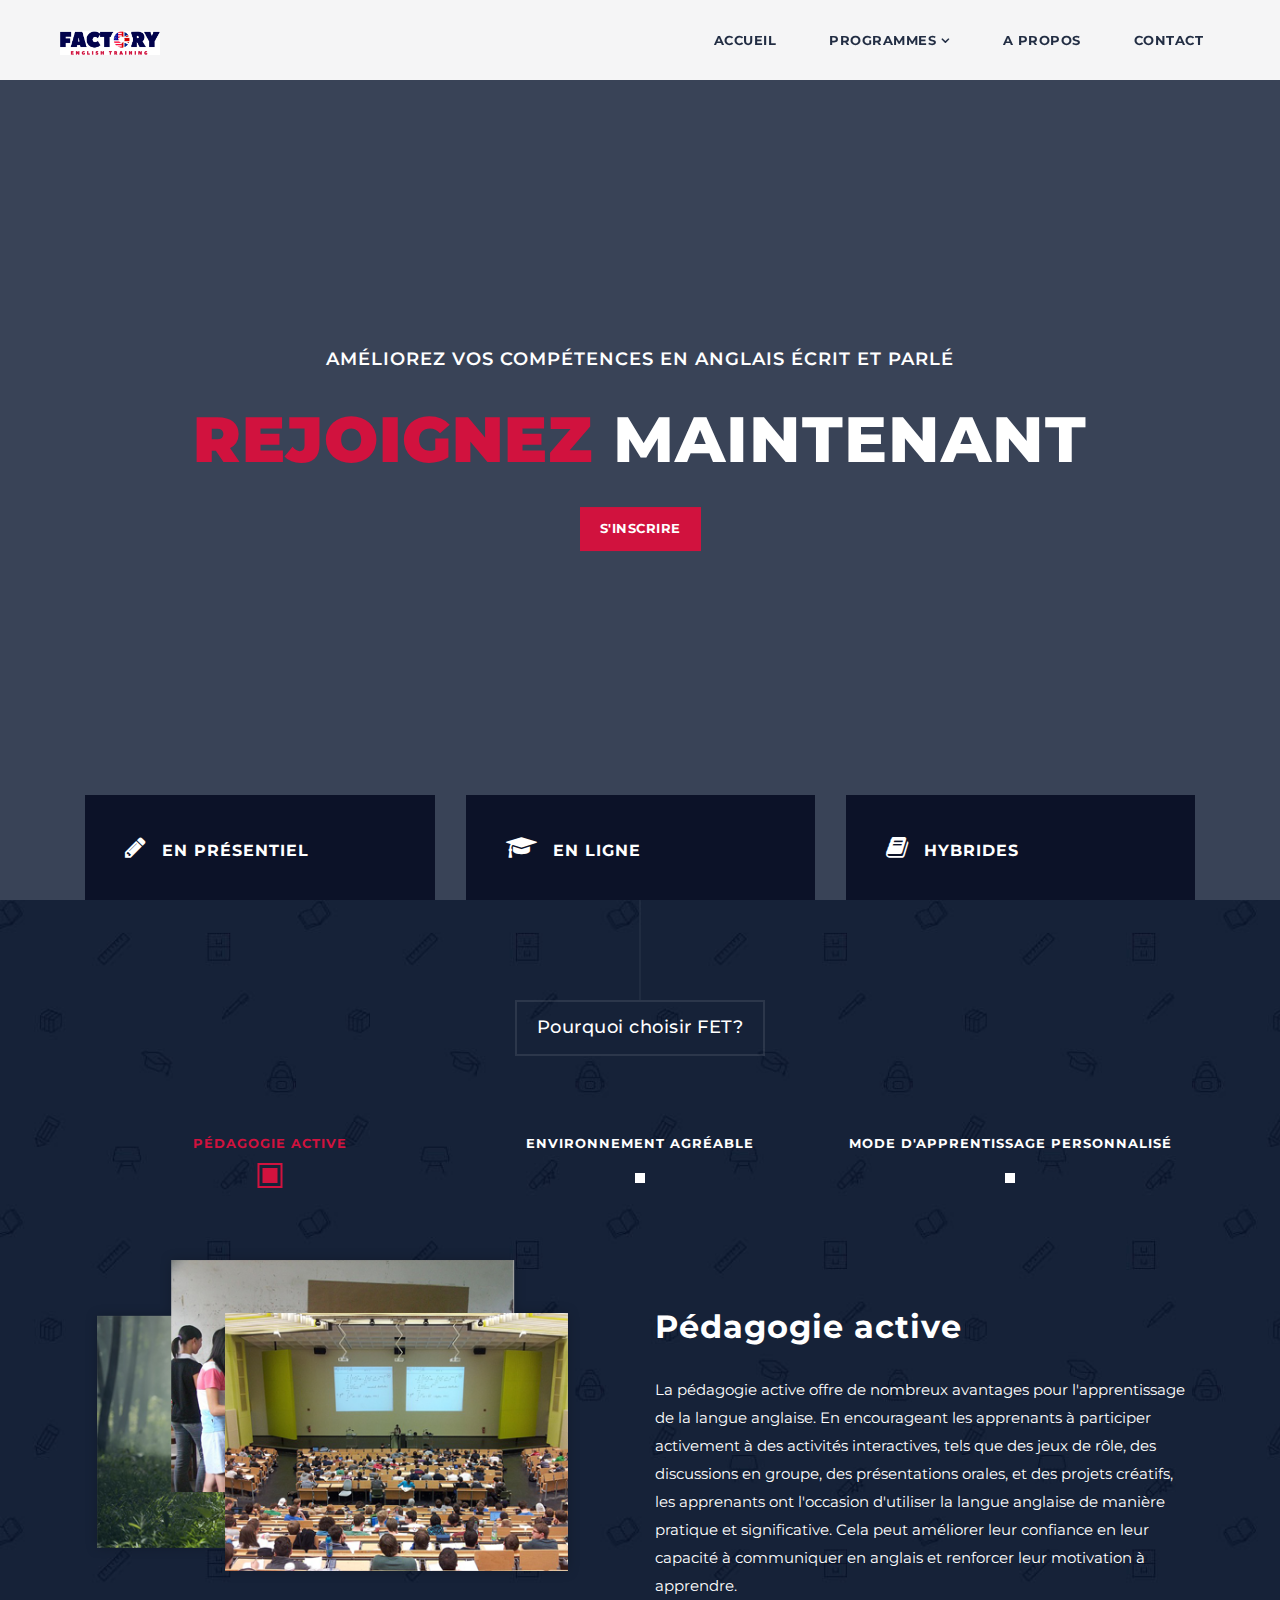
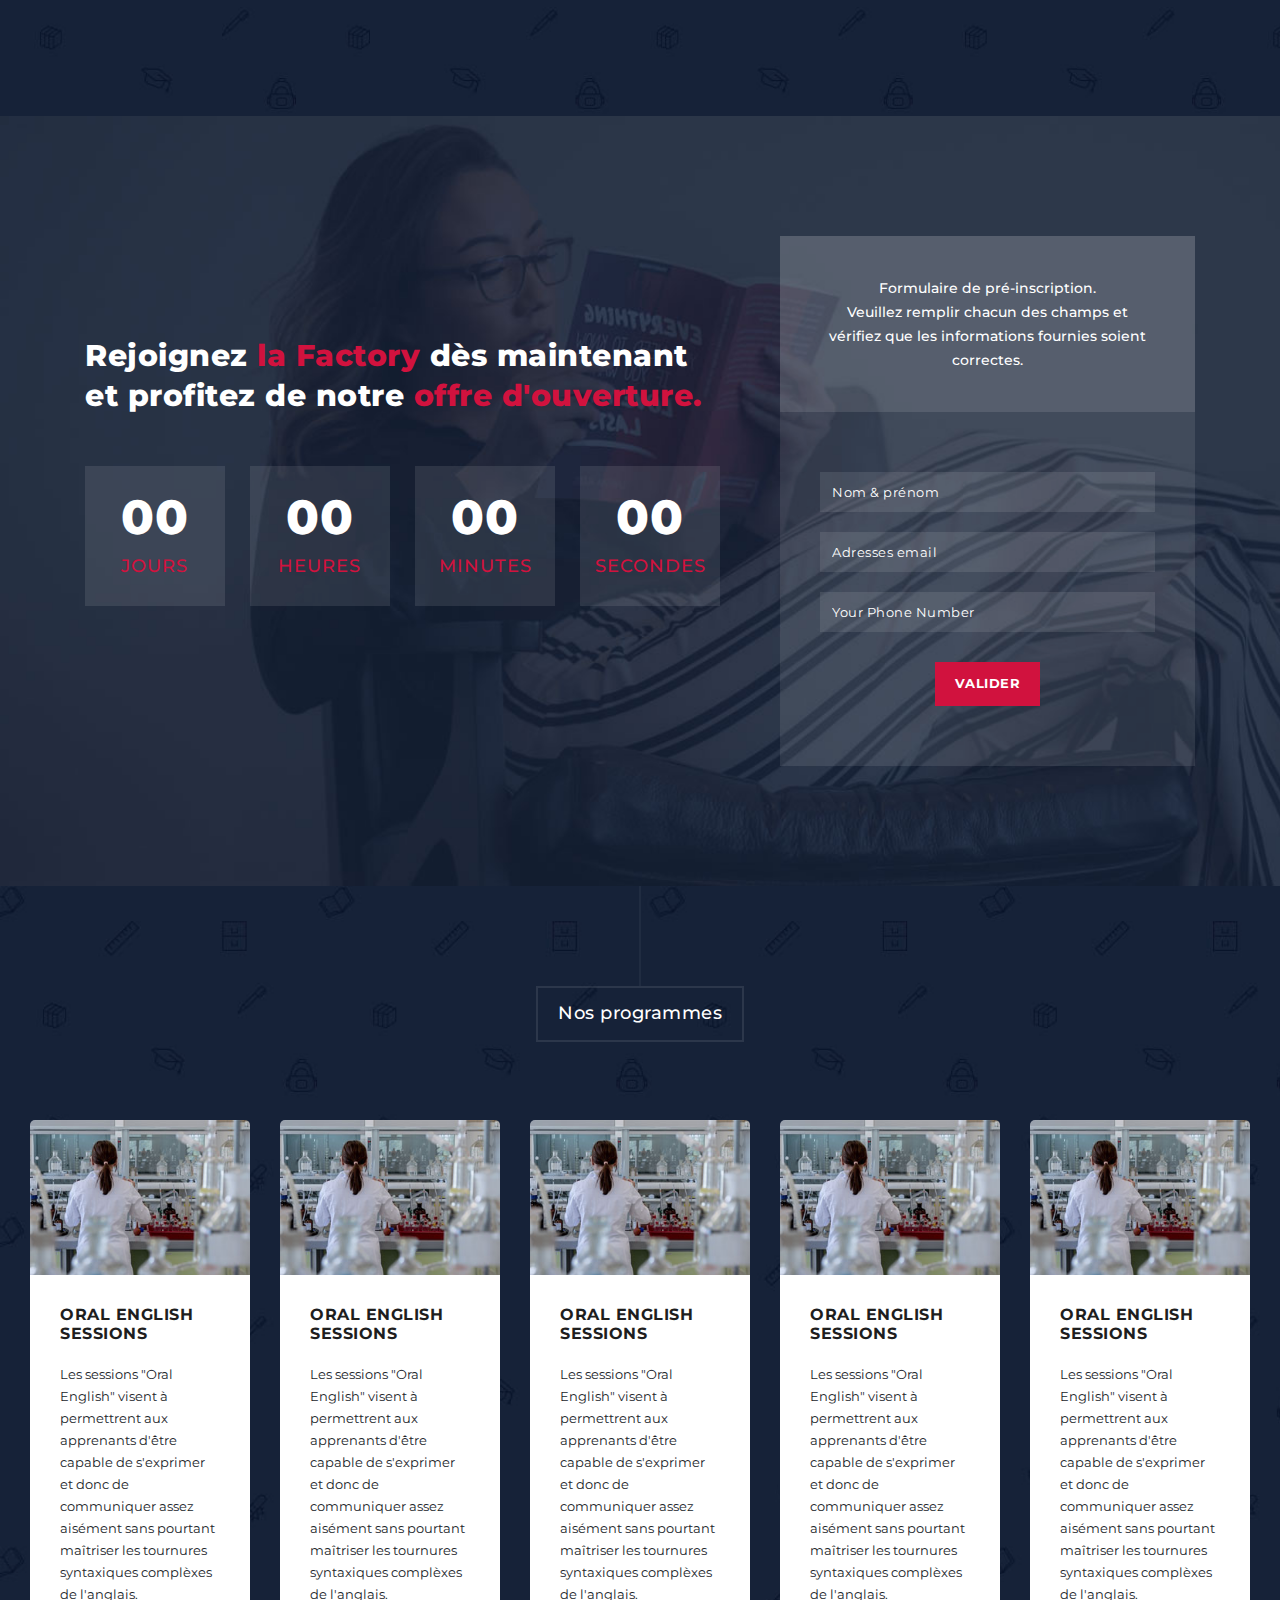
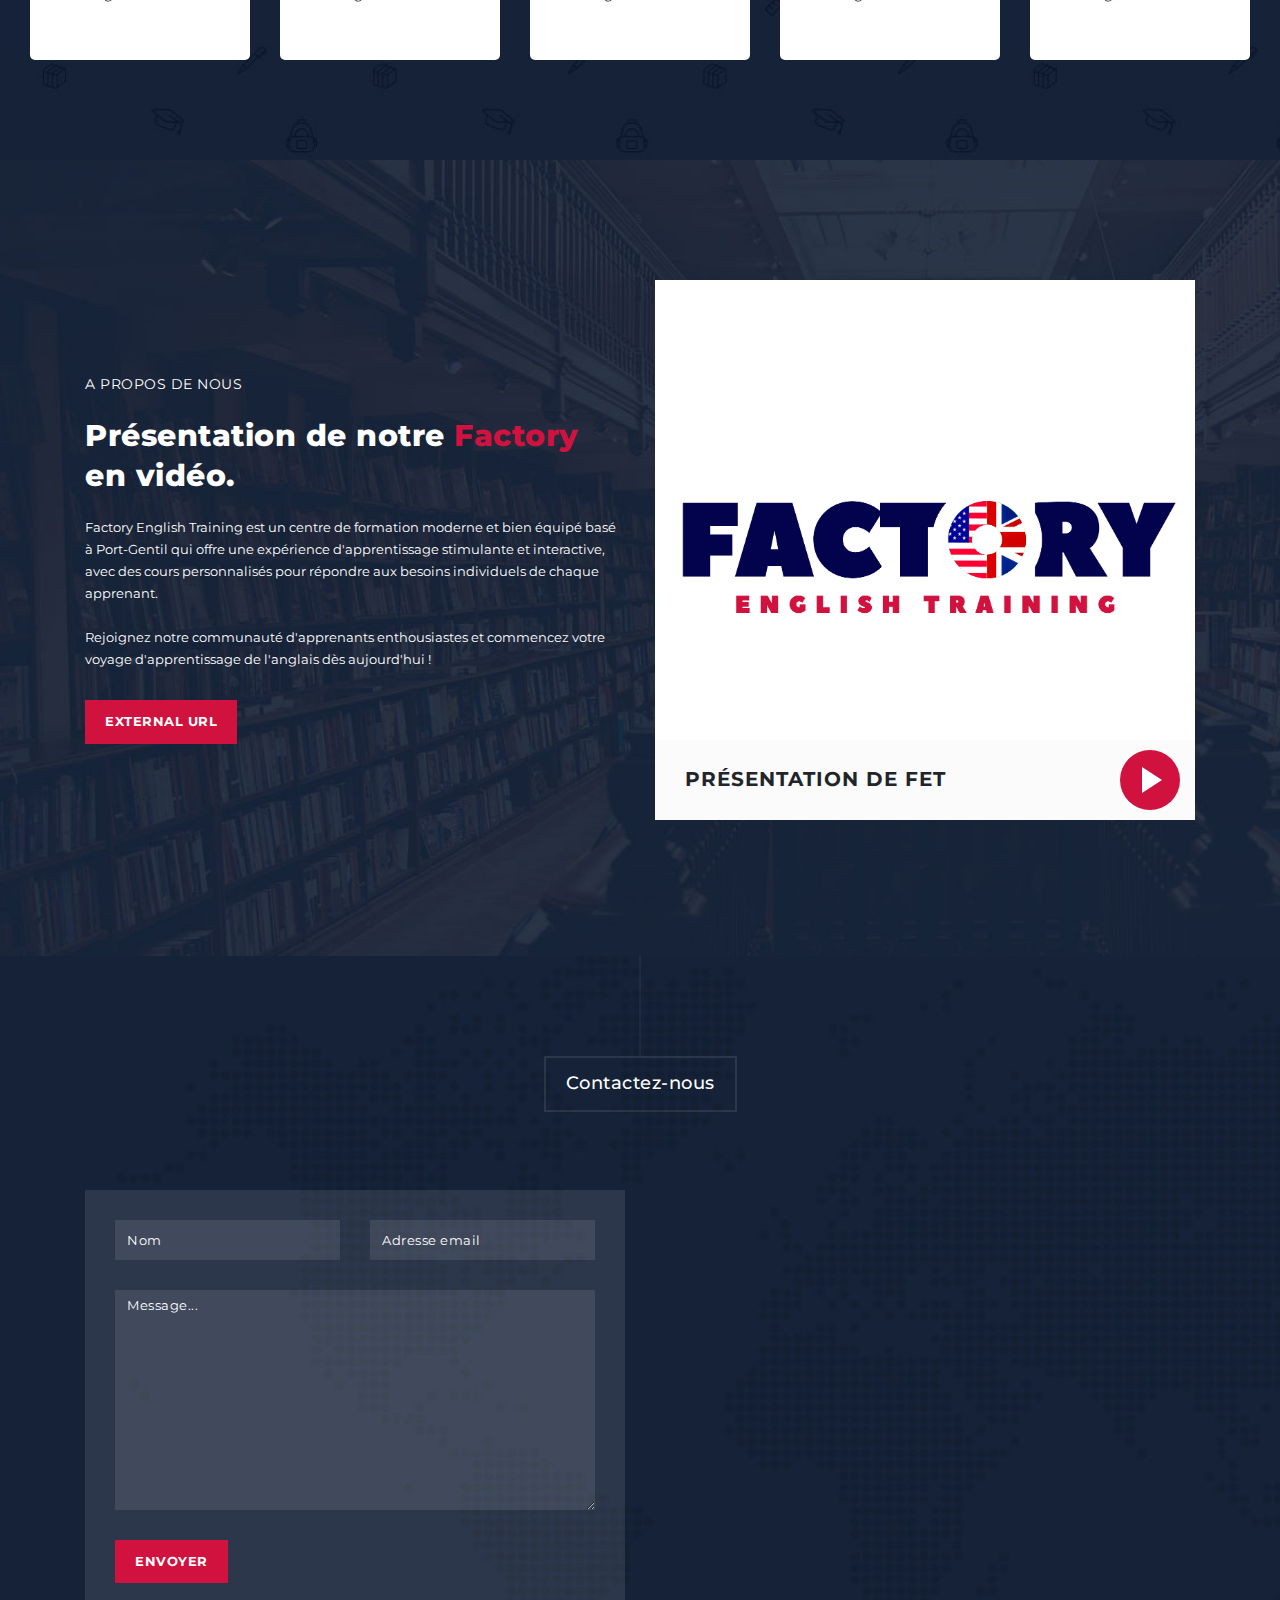
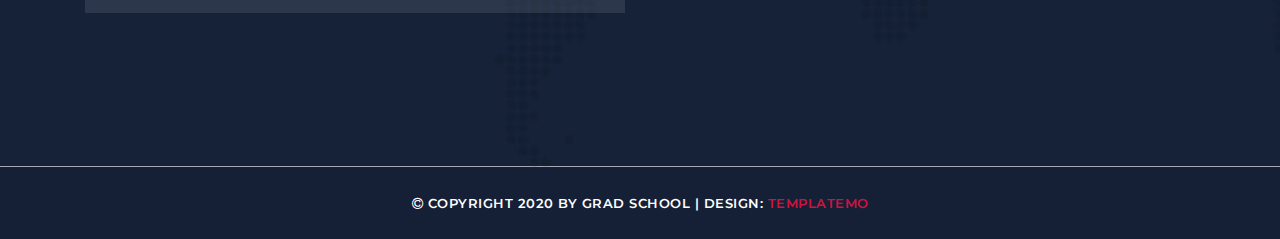
==== commit 95ea8351: "7" ====
--- a/index.html
+++ b/index.html
@@ -444,7 +444,7 @@
       <div class="row">
         <div class="col-md-12">
           <div class="section-heading">
-            <h2>Let’s Keep In Touch</h2>
+            <h2>Contactez-nous</h2>
           </div>
         </div>
         <div class="col-md-6">
@@ -457,22 +457,22 @@
             <div class="row">
               <div class="col-md-6">
                   <fieldset>
-                    <input name="name" type="text" class="form-control" id="name" placeholder="Your Name" required="">
+                    <input name="name" type="text" class="form-control" id="name" placeholder="Nom" required="">
                   </fieldset>
                 </div>
                 <div class="col-md-6">
                   <fieldset>
-                    <input name="email" type="text" class="form-control" id="email" placeholder="Your Email" required="">
+                    <input name="email" type="text" class="form-control" id="email" placeholder="Adresse email" required="">
                   </fieldset>
                 </div>
               <div class="col-md-12">
                 <fieldset>
-                  <textarea name="message" rows="6" class="form-control" id="message" placeholder="Your message..." required=""></textarea>
+                  <textarea name="message" rows="6" class="form-control" id="message" placeholder="Message..." required=""></textarea>
                 </fieldset>
               </div>
               <div class="col-md-12">
                 <fieldset>
-                  <button type="submit" id="form-submit" class="button">Send Message Now</button>
+                  <button type="submit" id="form-submit" class="button">Envoyer</button>
                 </fieldset>
               </div>
             </div>
@@ -480,8 +480,7 @@
         </div>
         <div class="col-md-6">
           <div id="map">
-            <iframe src="https://maps.google.com/maps?q=Av.+L%C3%BAcio+Costa,+Rio+de+Janeiro+-+RJ,+Brazil&t=&z=13&ie=UTF8&iwloc=&output=embed" width="100%" height="422px" frameborder="0" style="border:0" allowfullscreen></iframe>
-          </div>
+            <iframe src="https://www.google.com/maps/embed?pb=!1m16!1m12!1m3!1d6518.5280559928515!2d8.770289008474801!3d-0.7080691486592834!2m3!1f0!2f0!3f0!3m2!1i1024!2i768!4f13.1!2m1!1sderri%C3%A8re%20le%20lyc%C3%A9e%20%C3%A0%20proximit%C3%A9%20de%20Port-Gentil!5e0!3m2!1sfr!2sga!4v1676815047574!5m2!1sfr!2sga" width="600" height="450" style="border:0;" allowfullscreen="" loading="lazy" referrerpolicy="no-referrer-when-downgrade"></iframe>          </div>
         </div>
       </div>
     </div>
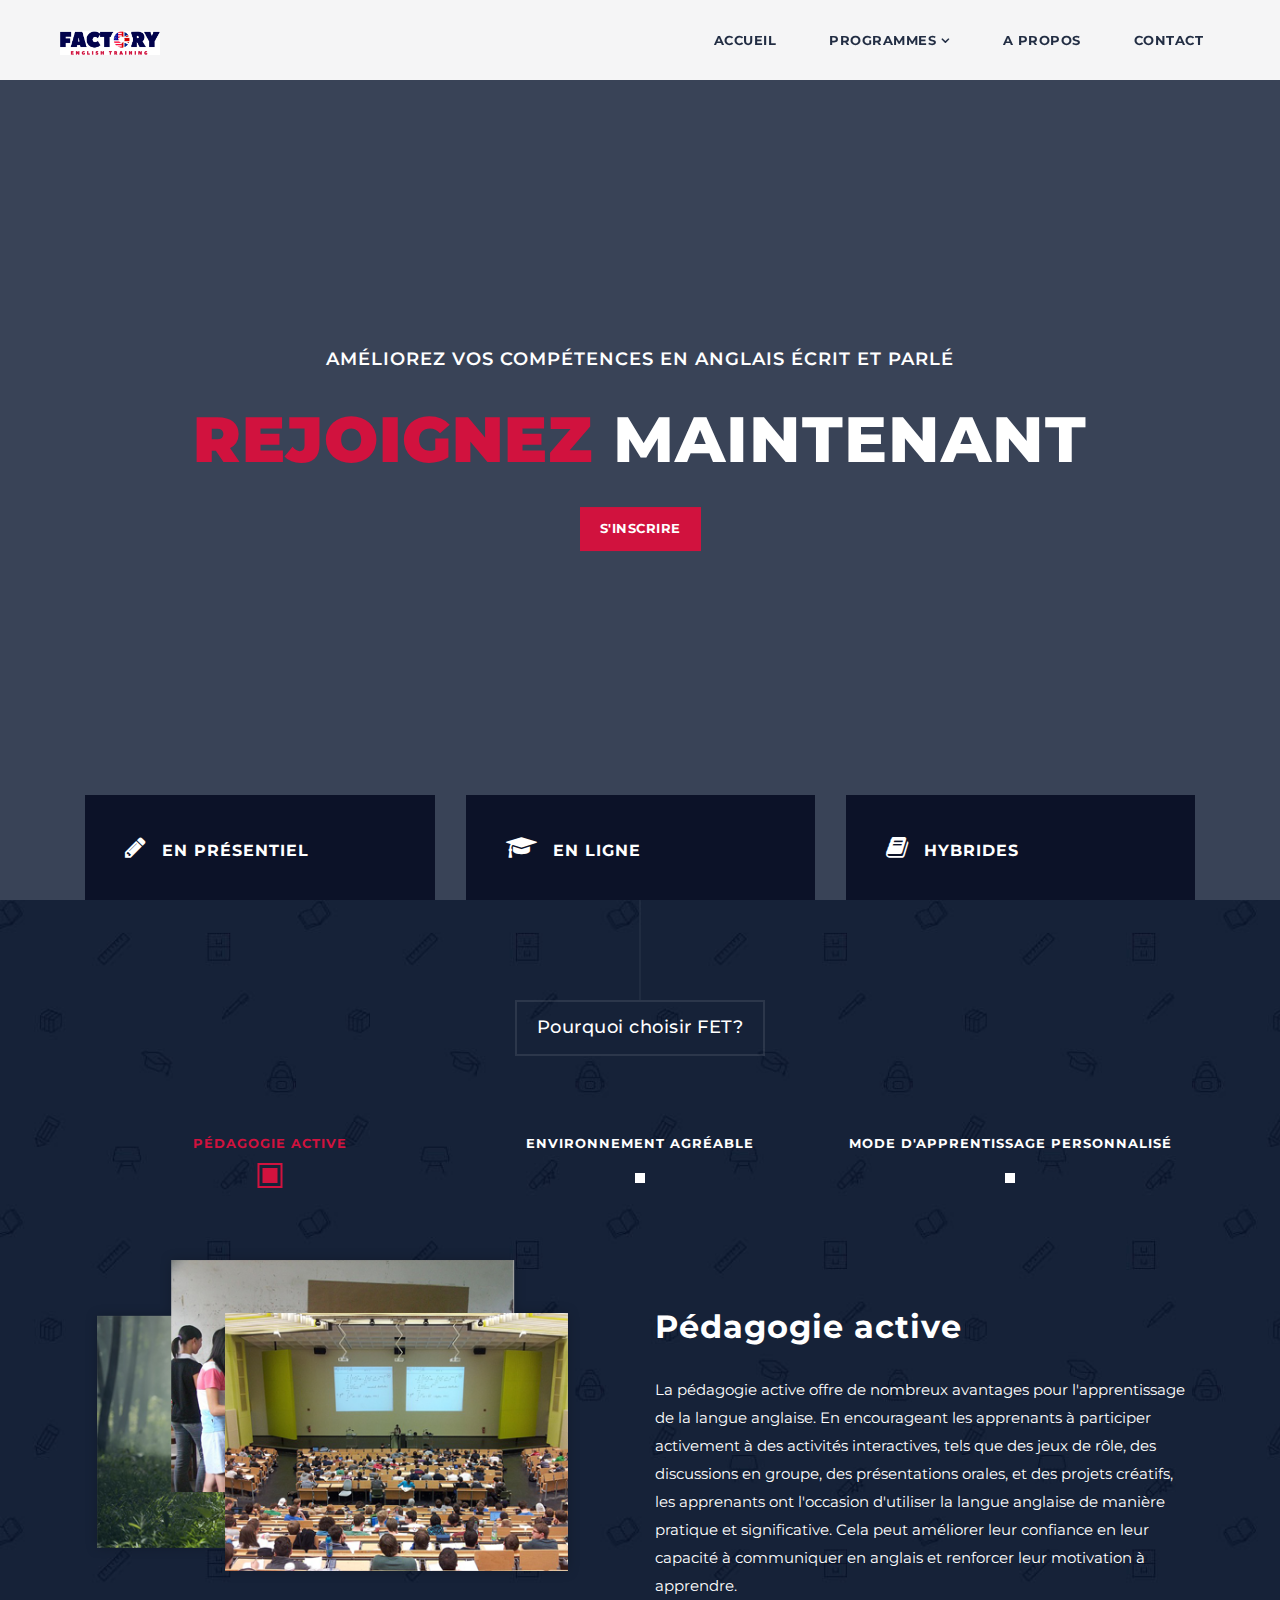
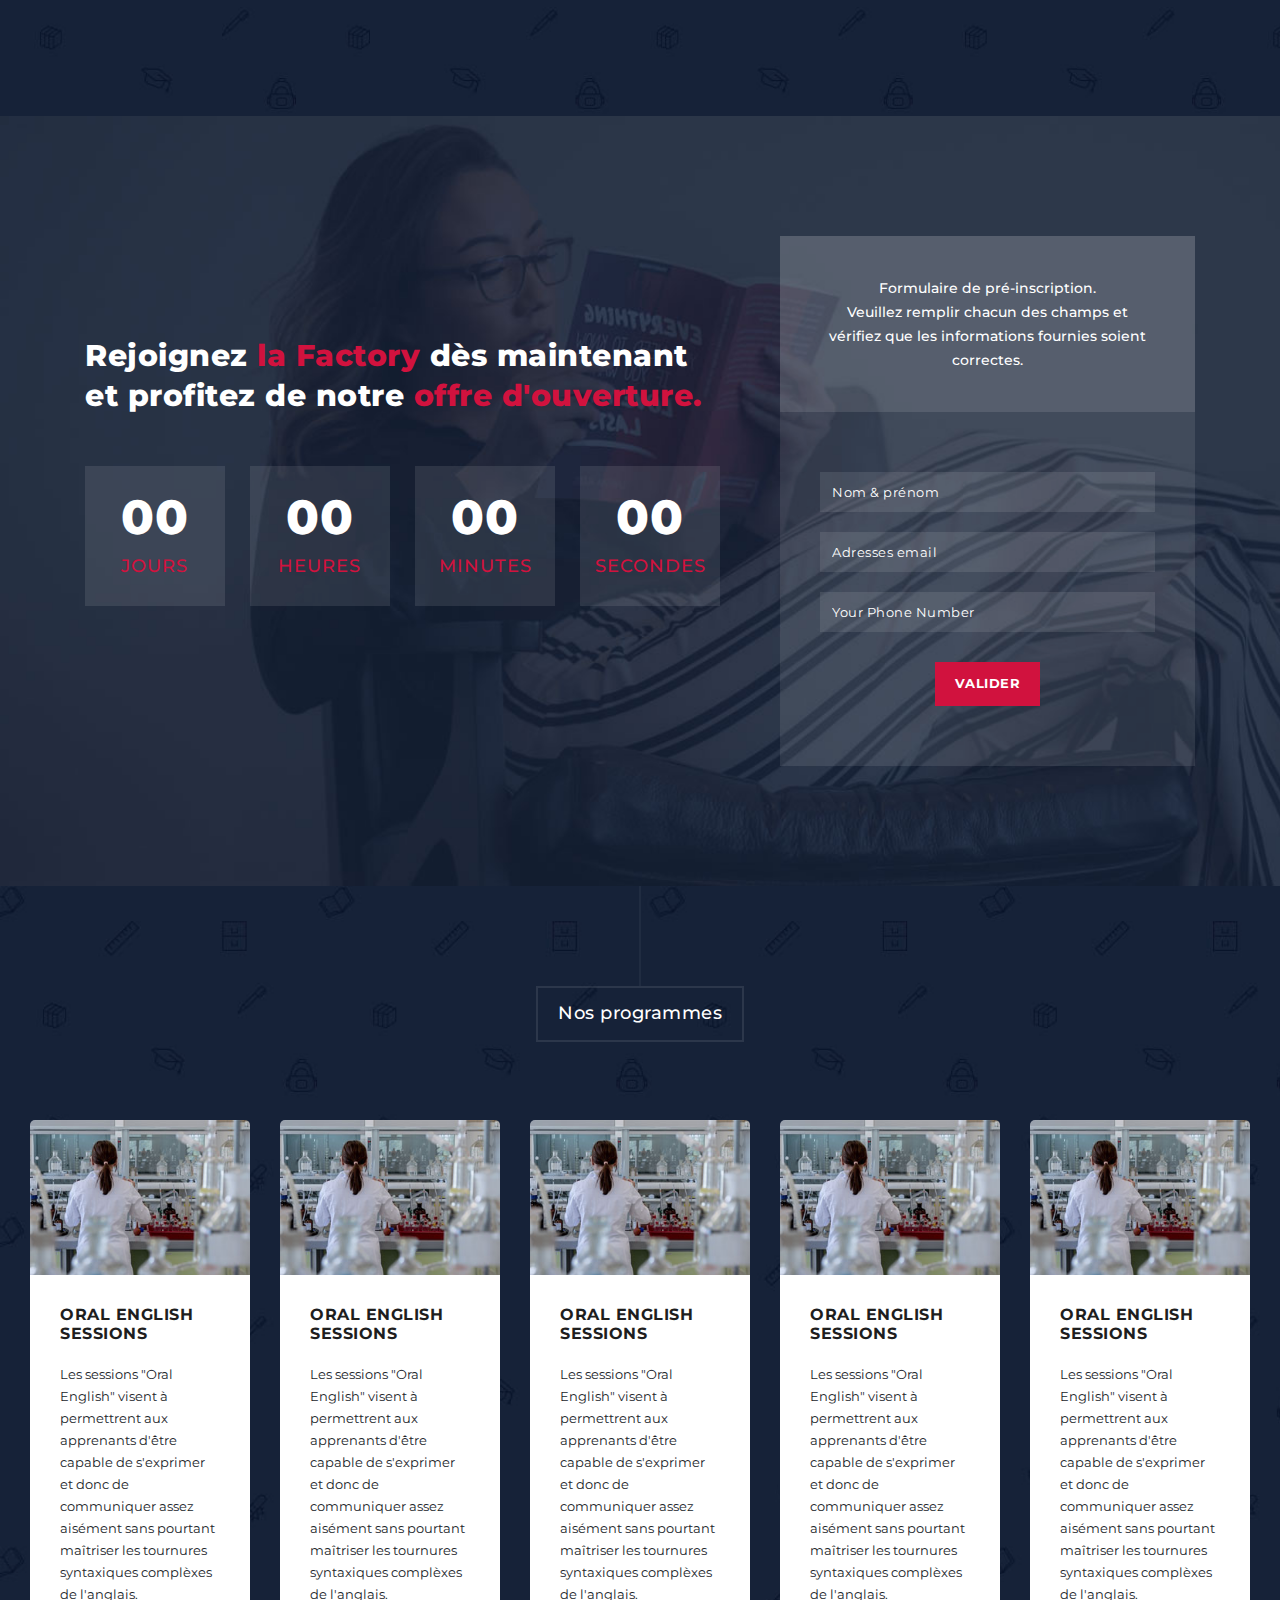
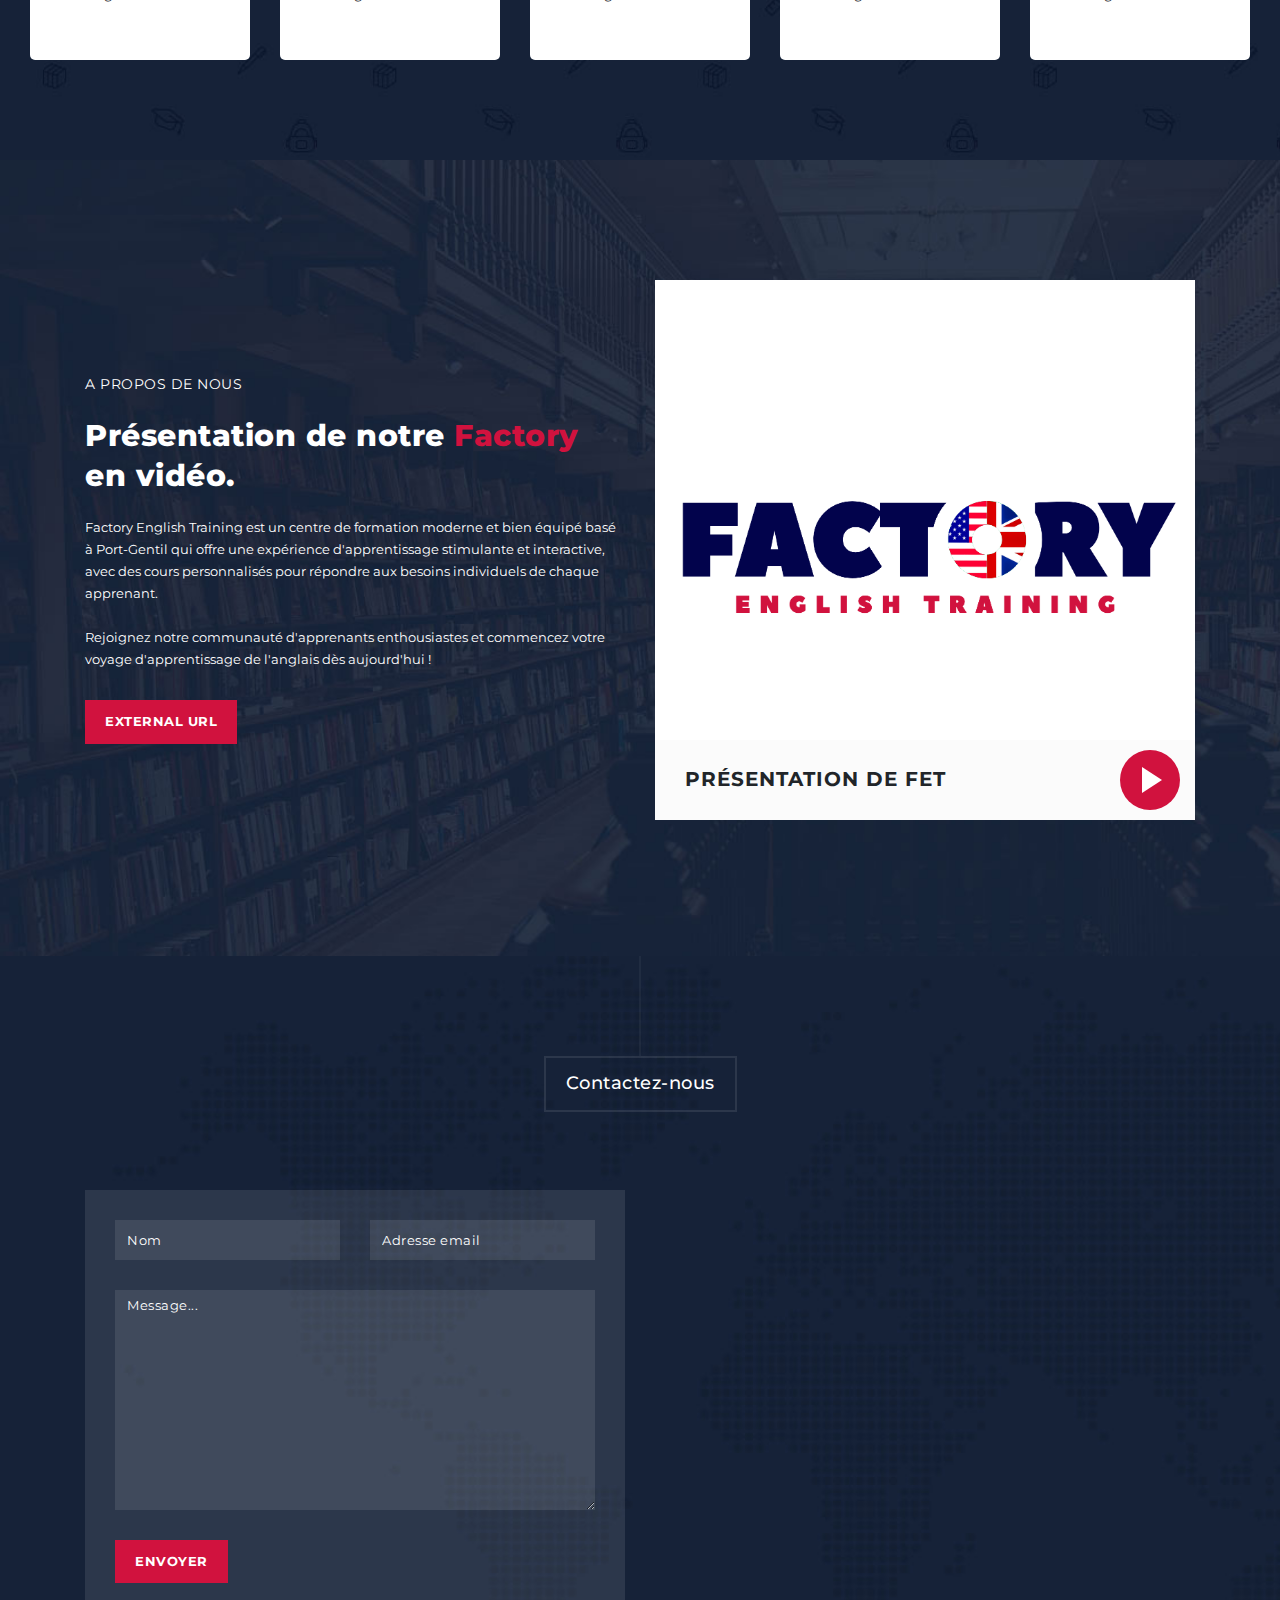
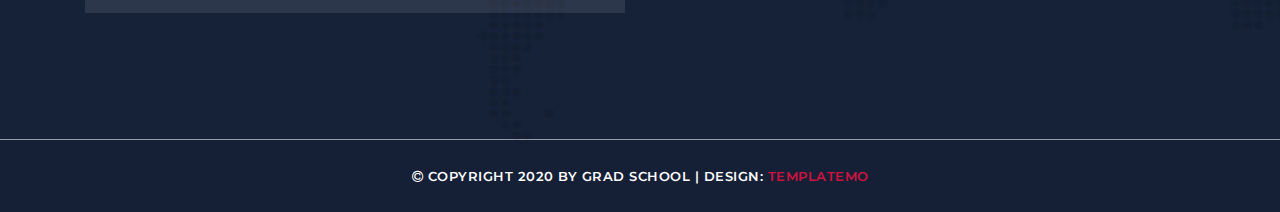
==== commit c86b3b99: "8" ====
--- a/index.html
+++ b/index.html
@@ -480,7 +480,7 @@
         </div>
         <div class="col-md-6">
           <div id="map">
-            <iframe src="https://www.google.com/maps/embed?pb=!1m16!1m12!1m3!1d6518.5280559928515!2d8.770289008474801!3d-0.7080691486592834!2m3!1f0!2f0!3f0!3m2!1i1024!2i768!4f13.1!2m1!1sderri%C3%A8re%20le%20lyc%C3%A9e%20%C3%A0%20proximit%C3%A9%20de%20Port-Gentil!5e0!3m2!1sfr!2sga!4v1676815047574!5m2!1sfr!2sga" width="600" height="450" style="border:0;" allowfullscreen="" loading="lazy" referrerpolicy="no-referrer-when-downgrade"></iframe>          </div>
+            <iframe src="https://www.google.com/maps/embed?pb=!1m16!1m12!1m3!1d6518.5280559928515!2d8.770289008474801!3d-0.7080691486592834!2m3!1f0!2f0!3f0!3m2!1i1024!2i768!4f13.1!2m1!1sderri%C3%A8re%20le%20lyc%C3%A9e%20%C3%A0%20proximit%C3%A9%20de%20Port-Gentil!5e0!3m2!1sfr!2sga!4v1676815047574!5m2!1sfr!2sga" width="100%" height="423px" style="border:0;" allowfullscreen="" loading="lazy" referrerpolicy="no-referrer-when-downgrade"></iframe>          </div>
         </div>
       </div>
     </div>
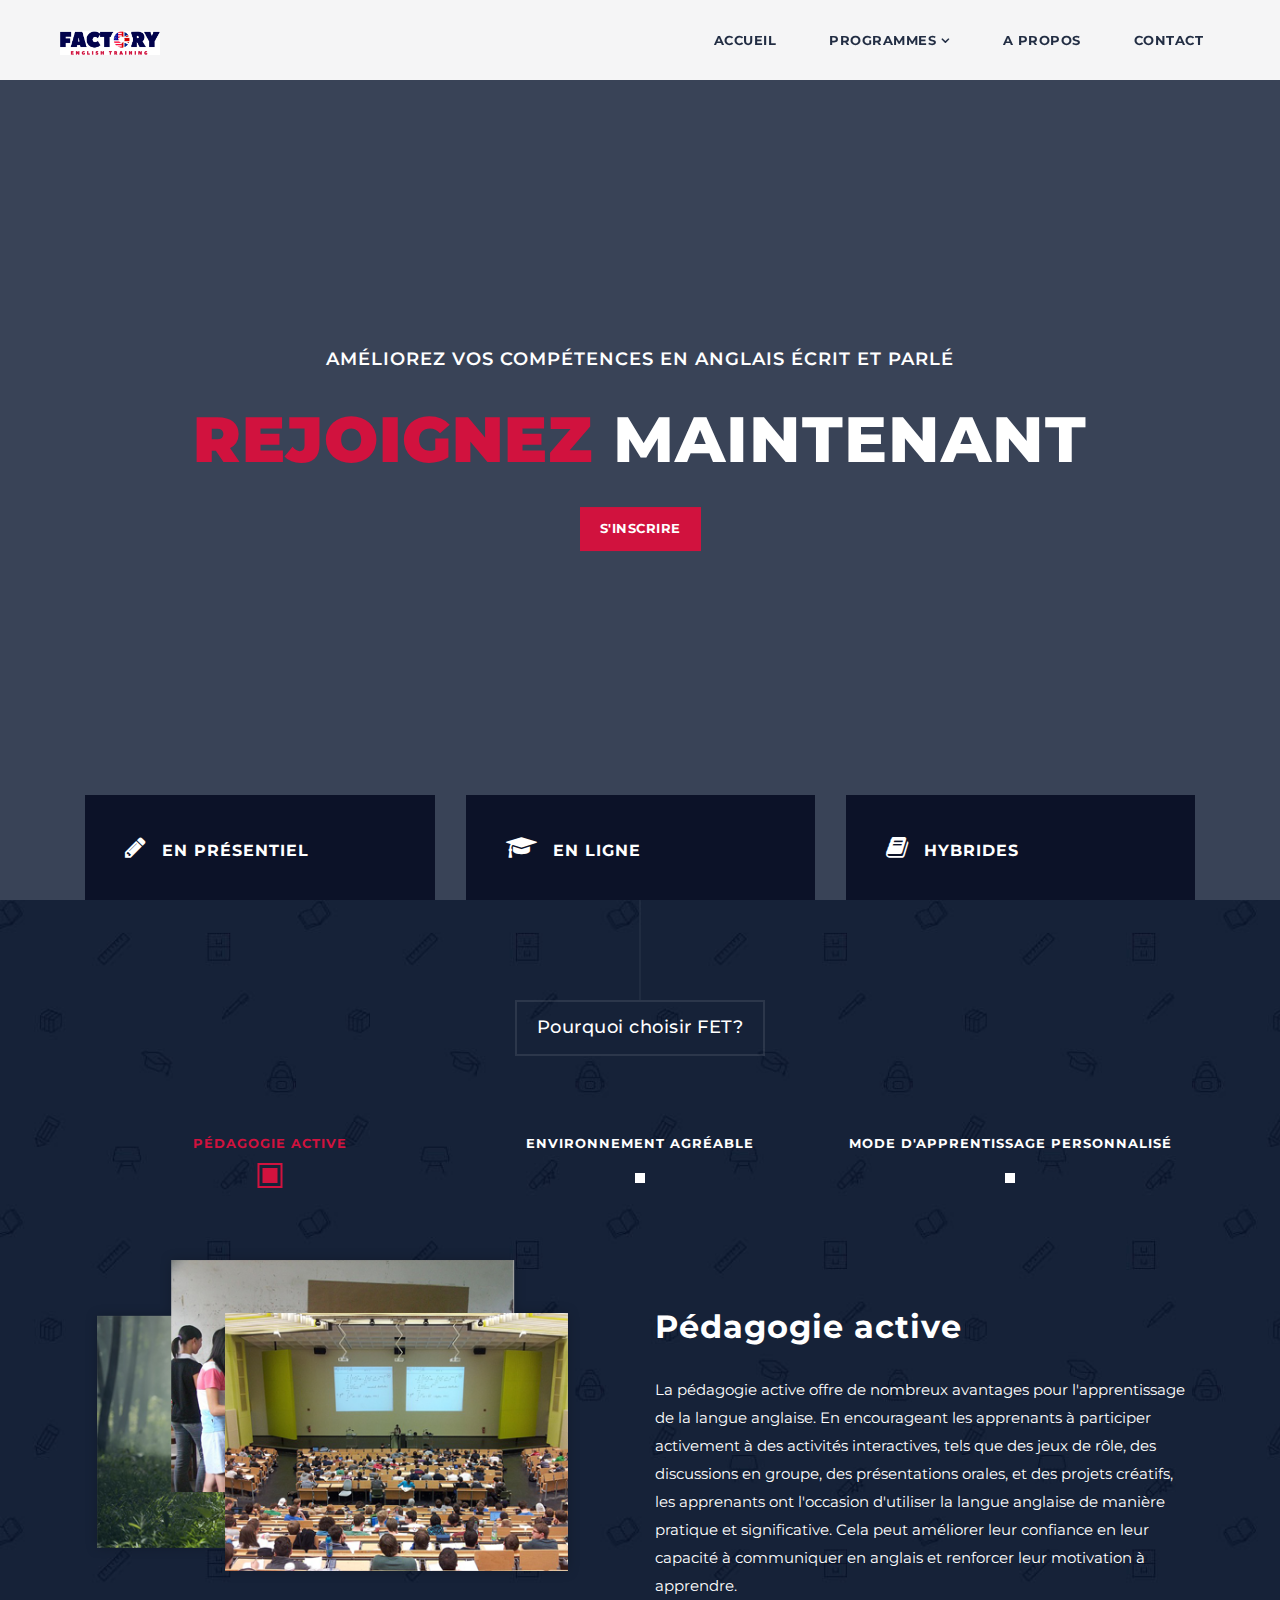
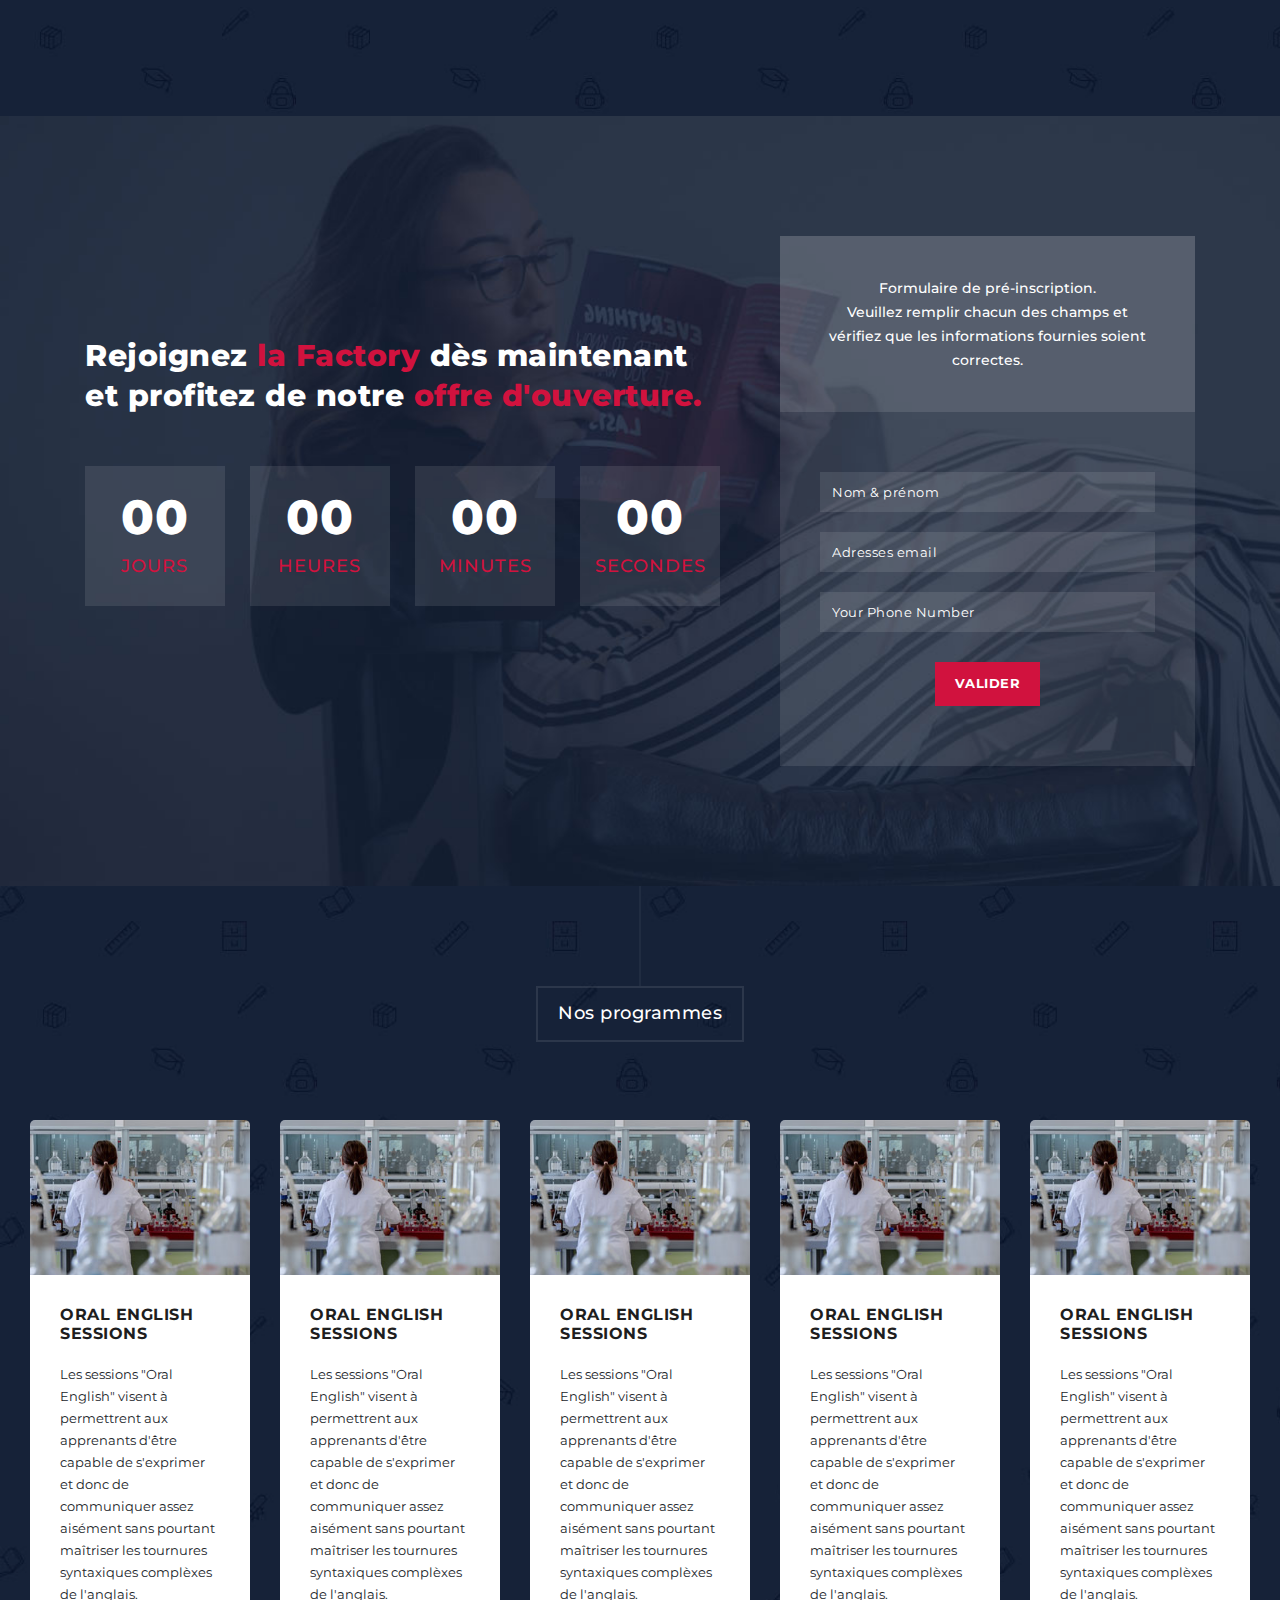
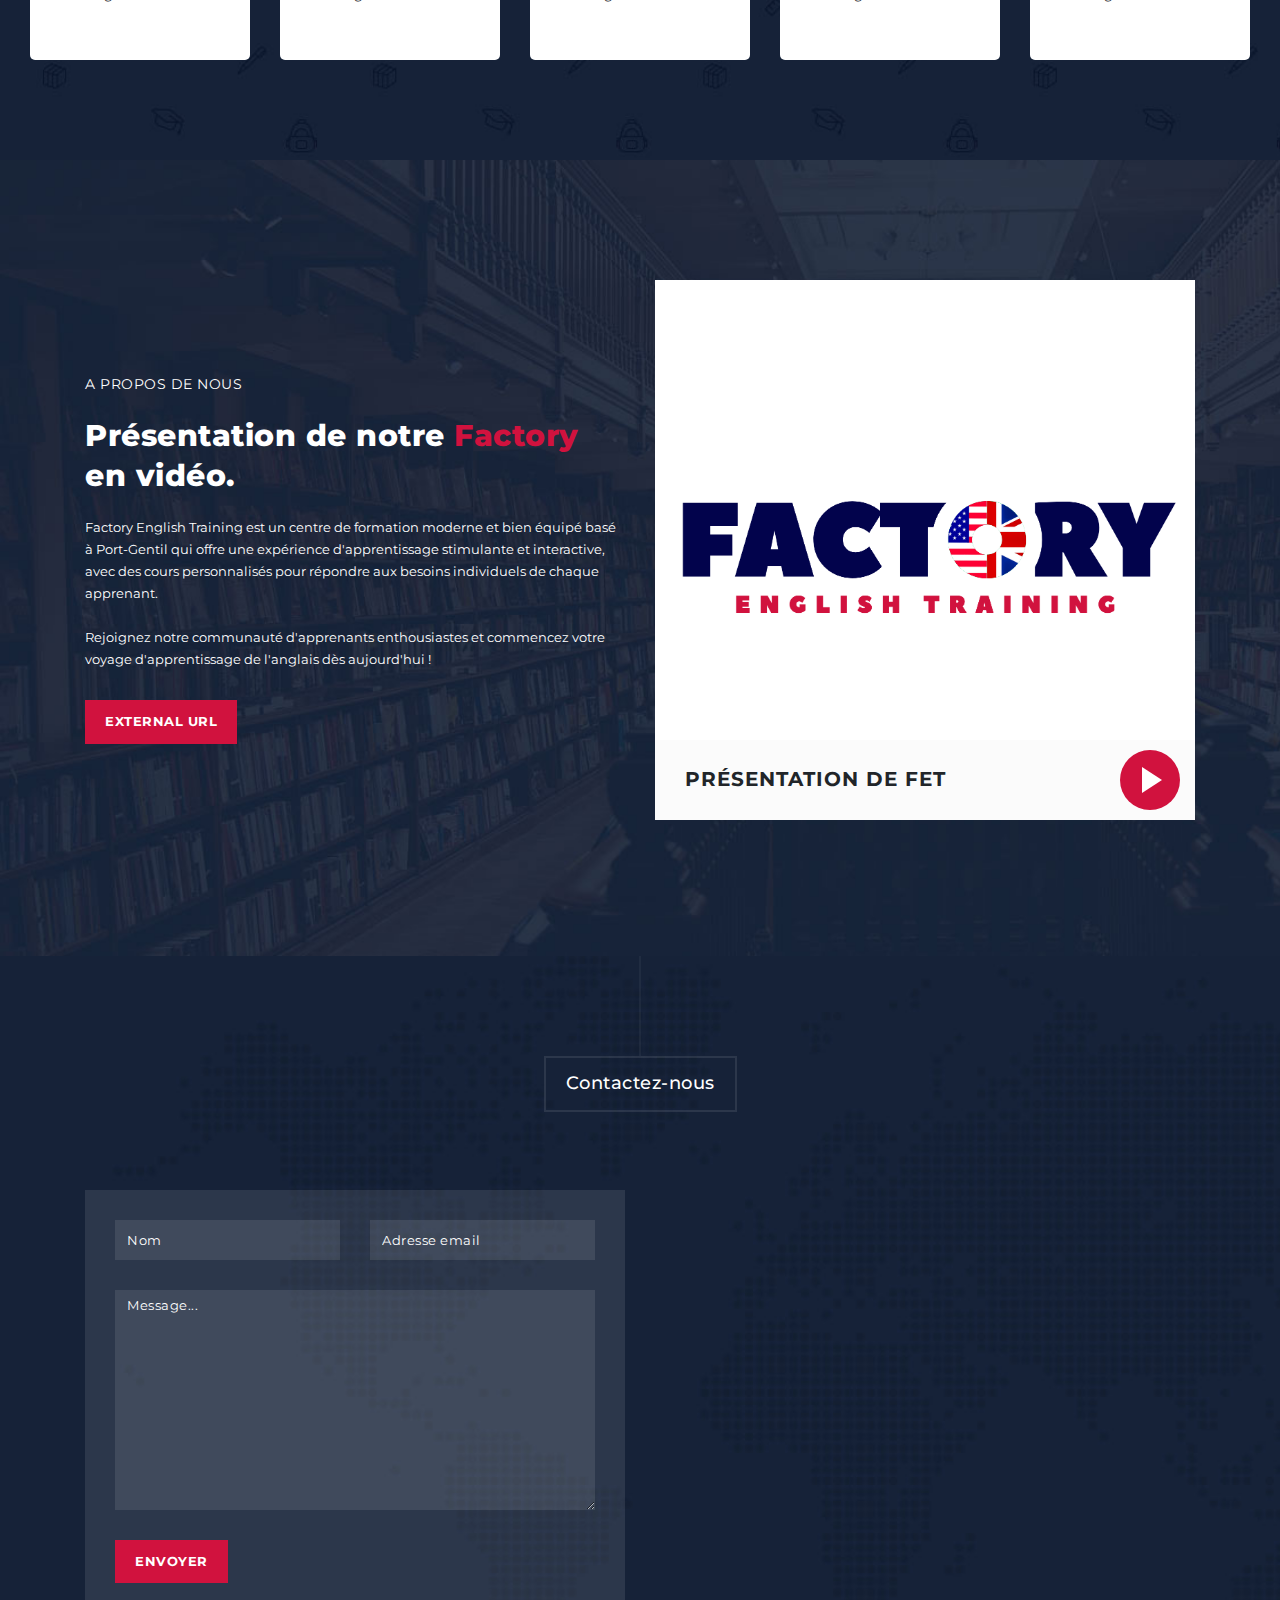
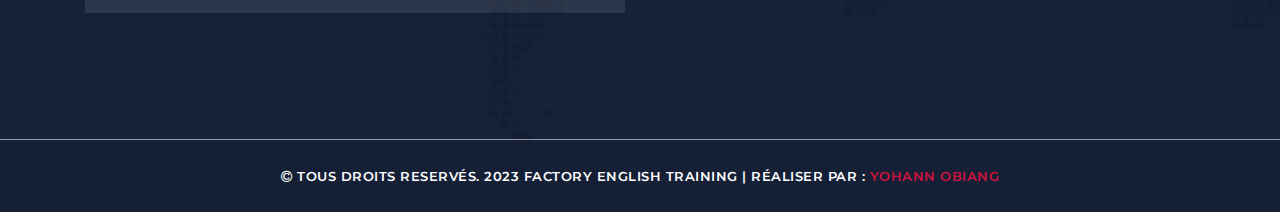
==== commit 5edab66b: "9" ====
--- a/index.html
+++ b/index.html
@@ -42,7 +42,7 @@
     <nav id="menu" class="main-nav" role="navigation">
       <ul class="main-menu">
         <li><a href="#section1">Accueil</a></li>
-        <li class="has-submenu"><a href="#section2">Programmes</a>
+        <li class="has-submenu"><a href="#section4">Programmes</a>
           <ul class="sub-menu">
             <li><a href="#section2">Oral English</a></li>
             <!-- <li><a href="#section3">What we do?</a></li>
@@ -50,7 +50,7 @@
             <li><a href="https://templatemo.com/about" rel="sponsored" class="external">External URL</a></li> -->
           </ul>
         </li>
-        <li><a href="#section4">A propos</a></li>
+        <li><a href="#section5">A propos</a></li>
         <!-- <li><a href="#section5">Video</a></li> -->
         <li><a href="#section6">Contact</a></li>
         <!-- <li><a href="https://templatemo.com" class="external">External</a></li> -->
@@ -490,9 +490,9 @@
     <div class="container">
       <div class="row">
         <div class="col-md-12">
-          <p><i class="fa fa-copyright"></i> Copyright 2020 by Grad School  
+          <p><i class="fa fa-copyright"></i> Tous droits reservés. 2023 Factory English Training  
           
-           | Design: <a href="https://templatemo.com" rel="sponsored" target="_parent">TemplateMo</a></p>
+           | Réaliser par : <a href="https://yohannobiang.com" rel="sponsored" target="_parent">Yohann Obiang</a></p>
         </div>
       </div>
     </div>
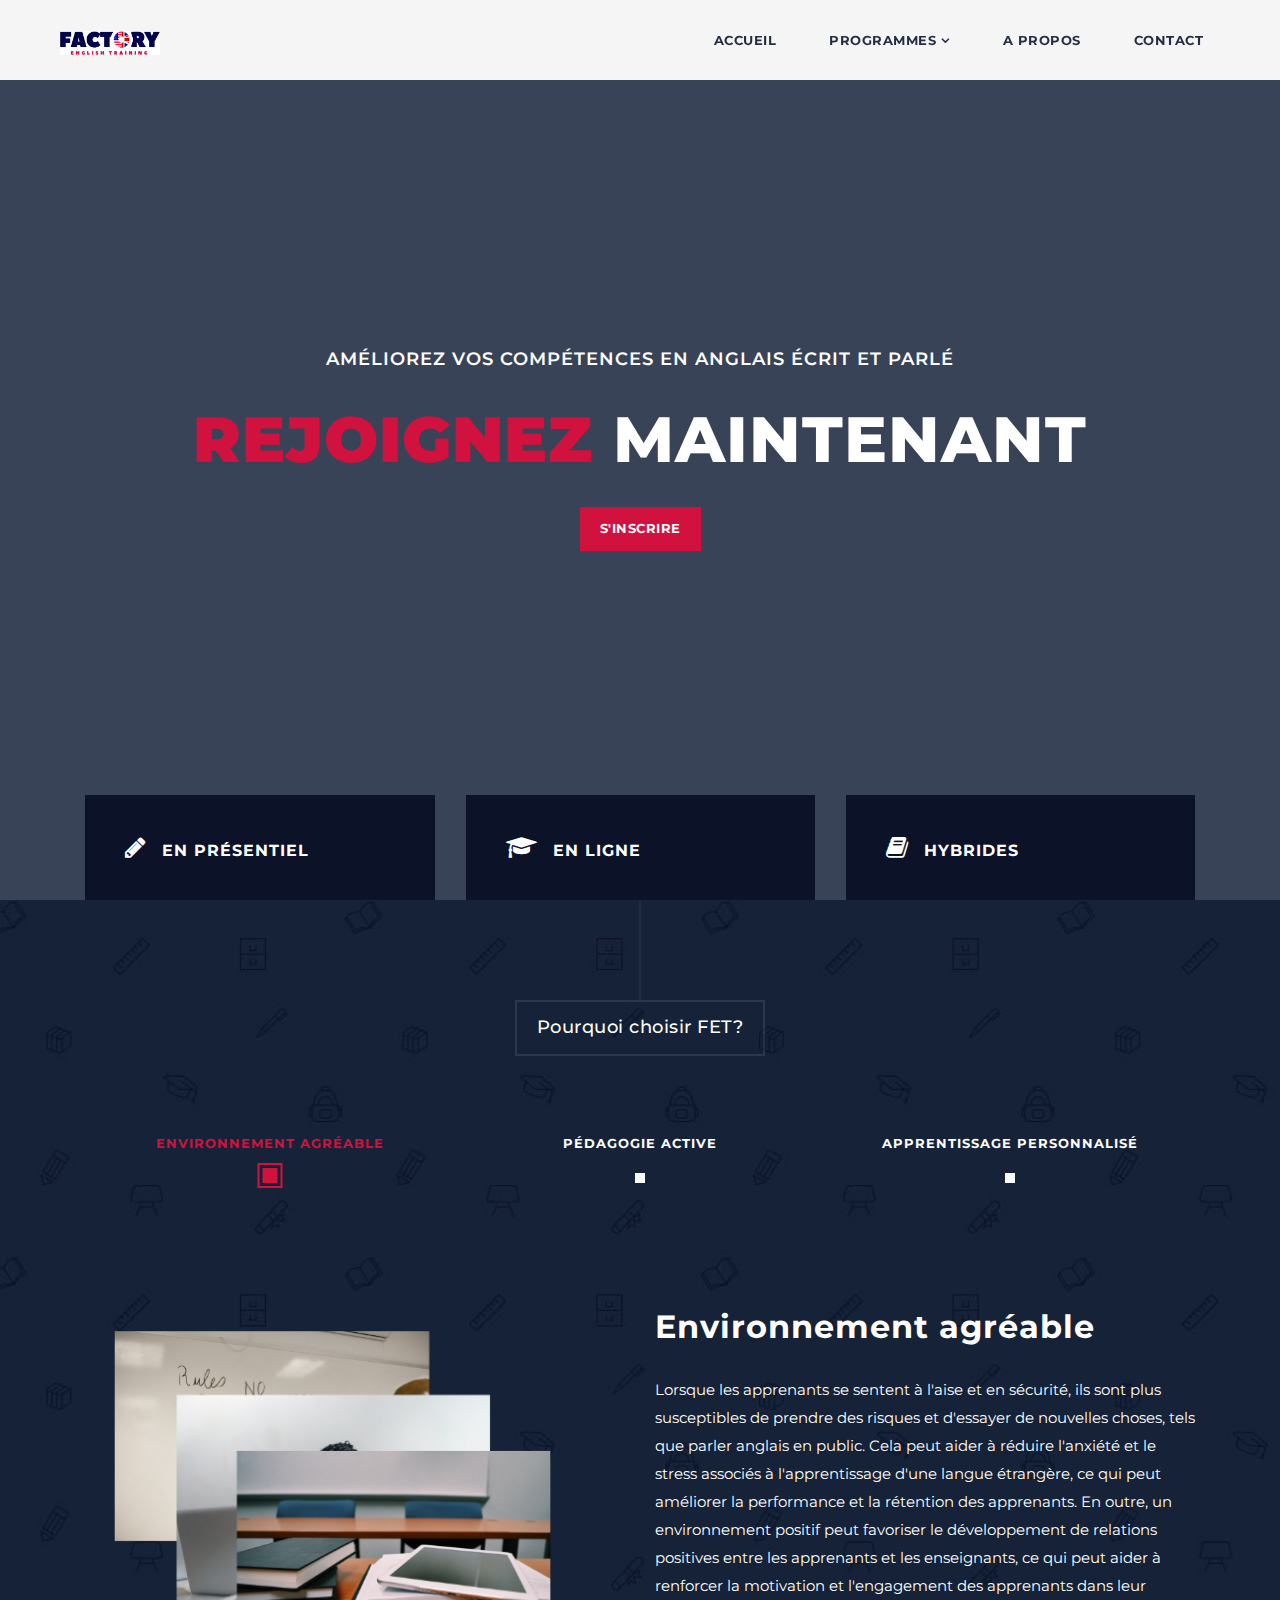
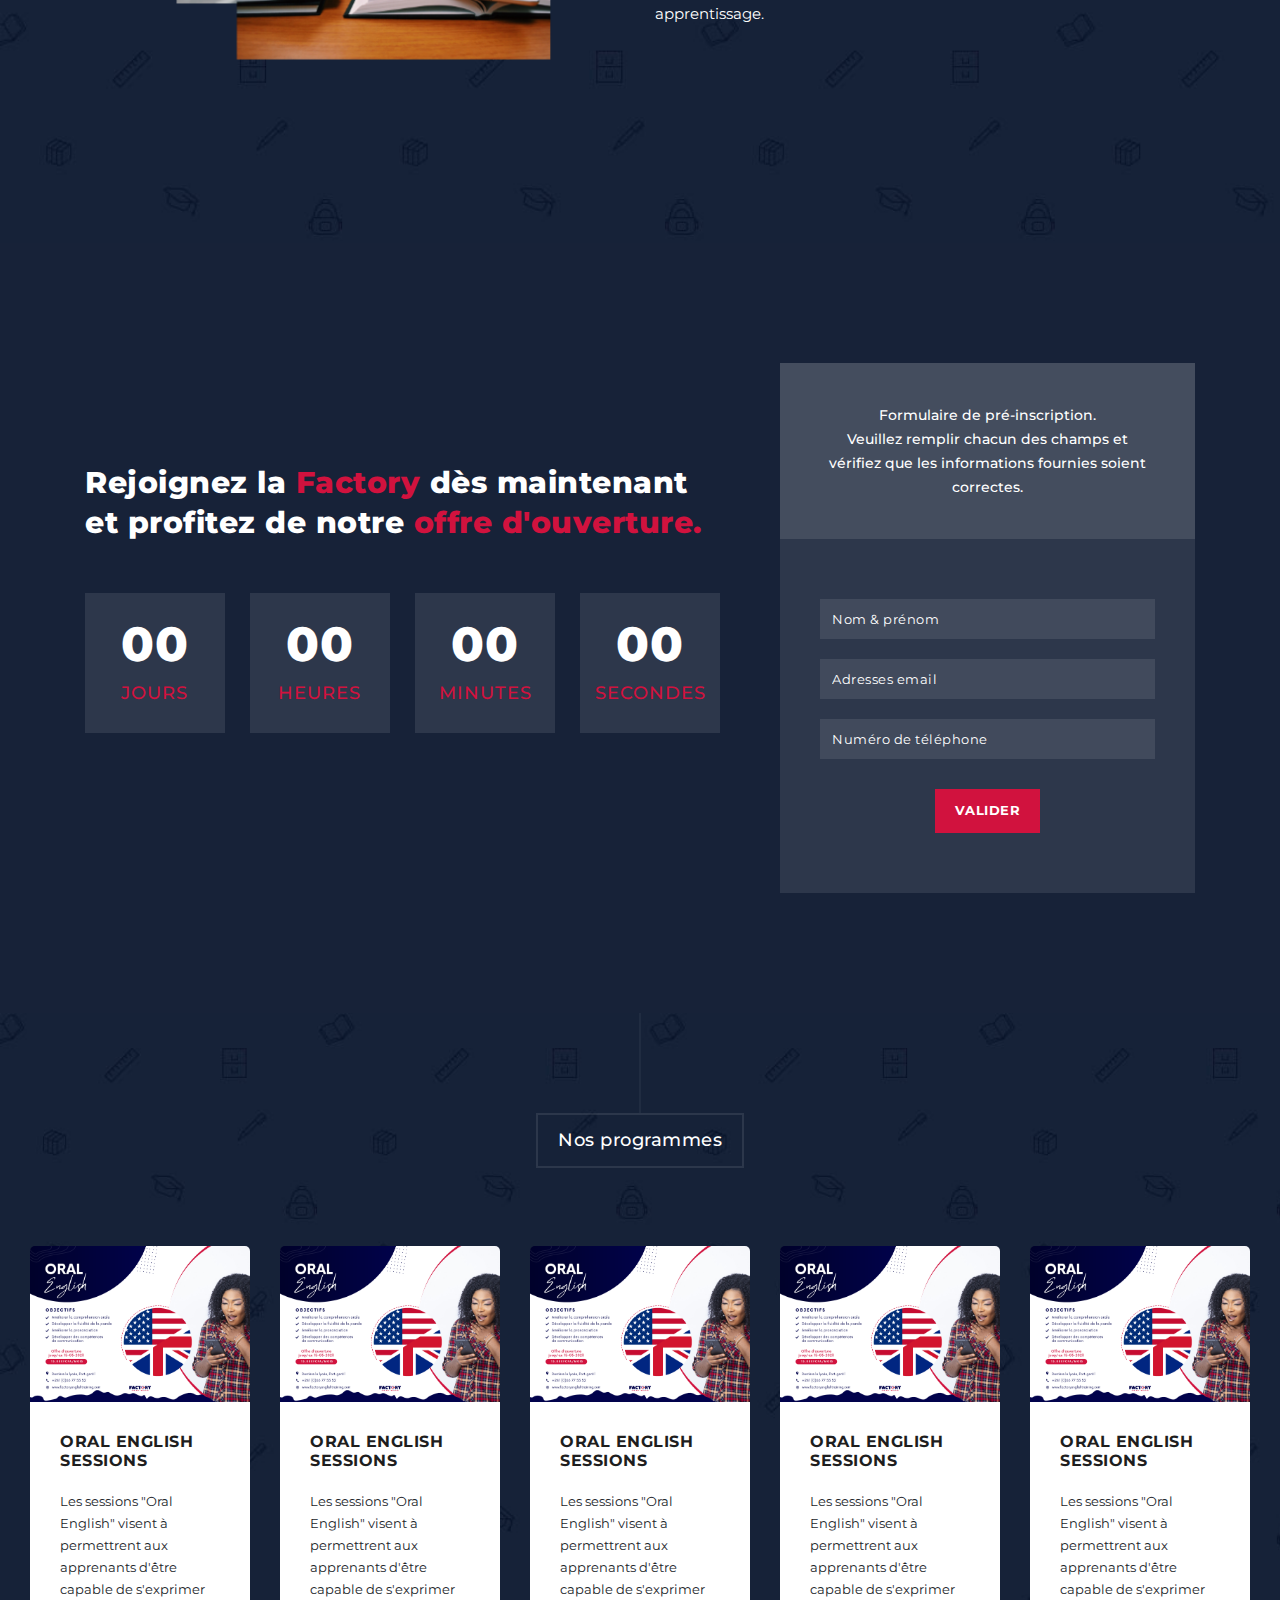
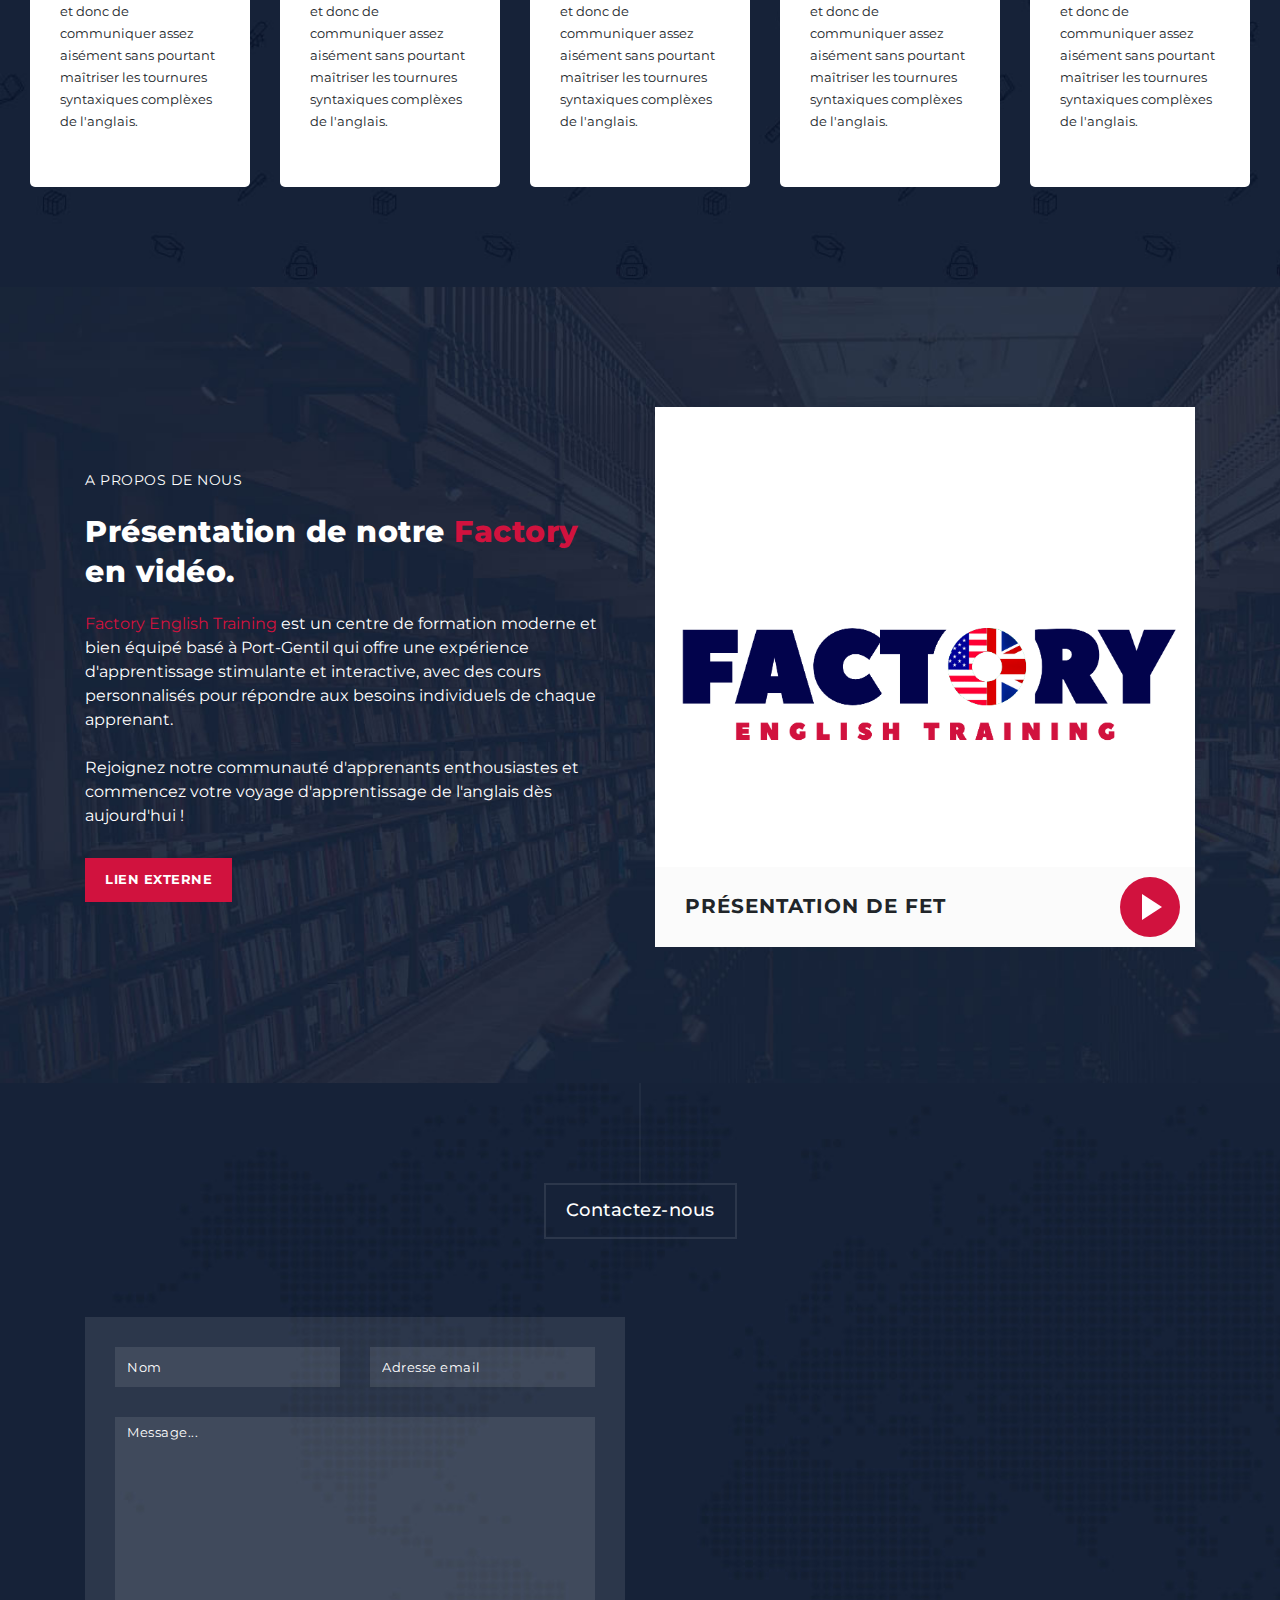
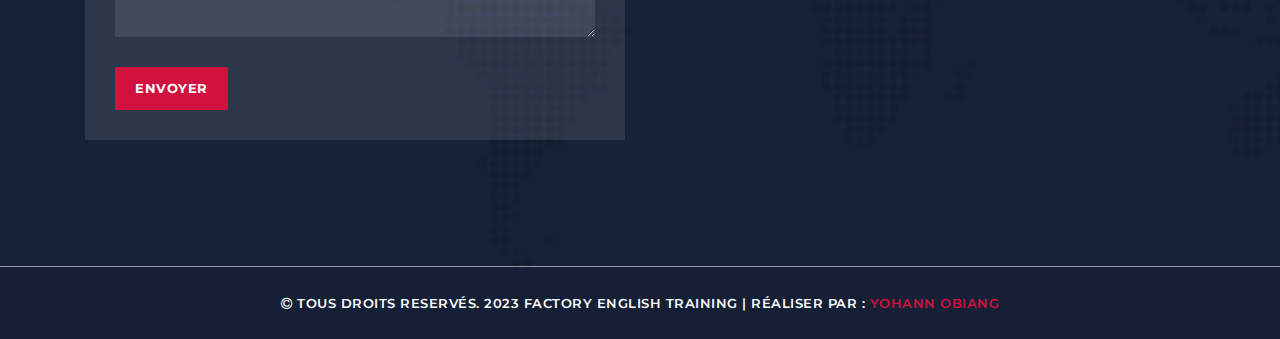
==== commit b64db92c: "9" ====
--- a/index.html
+++ b/index.html
@@ -69,7 +69,7 @@
               <h6>Améliorez vos compétences en anglais écrit et parlé</h6>
               <h2><em>Rejoignez</em> maintenant</h2>
               <div class="main-button">
-                  <div class="scroll-to-section"><a href="#section2">S'inscrire</a></div>
+                  <div class="scroll-to-section"><a href="#section3">S'inscrire</a></div>
               </div>
           </div>
       </div>
@@ -140,16 +140,17 @@
         <div class="col-md-12">
           <div id='tabs'>
             <ul>
+              
+              <li><a href='#tabs-2'>Environnement agréable</a></li>
               <li><a href='#tabs-1'>Pédagogie active
               </a></li>
-              <li><a href='#tabs-2'>Environnement agréable</a></li>
-              <li><a href='#tabs-3'>Mode d'apprentissage personnalisé</a></li>
+              <li><a href='#tabs-3'>Apprentissage personnalisé</a></li>
             </ul>
             <section class='tabs-content'>
               <article id='tabs-1'>
                 <div class="row">
                   <div class="col-md-6">
-                    <img src="assets/images/choose-us-image-01.png" alt="">
+                    <img src="assets/images/pedagogie (2).png" alt="">
                   </div>
                   <div class="col-md-6">
                     <h4>Pédagogie active</h4>
@@ -160,7 +161,7 @@
               <article id='tabs-2'>
                 <div class="row">
                   <div class="col-md-6">
-                    <img src="assets/images/choose-us-image-02.png" alt="">
+                    <img src="assets/images/environnement.png" alt="">
                   </div>
                   <div class="col-md-6">
                     <h4>Environnement agréable</h4>
@@ -172,7 +173,7 @@
               <article id='tabs-3'>
                 <div class="row">
                   <div class="col-md-6">
-                    <img src="assets/images/choose-us-image-03.png" alt="">
+                    <img src="assets/images/apprentissage (2).png" alt="">
                   </div>
                   <div class="col-md-6">
                     <h4>Mode d'apprentissage personnalisé</h4>
@@ -193,7 +194,7 @@
         <div class="col-md-7 col-xs-12">
           <div class="continer centerIt">
             <div>
-              <h4>Rejoignez <em>la Factory</em> dès maintenant et profitez de notre <em>offre d'ouverture.</em></h4>
+              <h4>Rejoignez la<em> Factory</em> dès maintenant et profitez de notre <em>offre d'ouverture.</em></h4>
               <div class="counter">
 
                 <div class="days">
@@ -239,7 +240,7 @@
                 </div>
                 <div class="col-md-12">
                   <fieldset>
-                    <input name="phone-number" type="text" class="form-control" id="Numéro de téléphone" placeholder="Your Phone Number" required="">
+                    <input name="phone-number" type="text" class="form-control" id="phone-number" placeholder="Numéro de téléphone" required="">
                   </fieldset>
                 </div>
                 <div class="col-md-12">
@@ -265,7 +266,7 @@
         </div>
         <div class="owl-carousel owl-theme">
           <div class="item">
-            <img src="assets/images/courses-01.jpg" alt="Course #1">
+            <img src="assets/images/oral english.png" alt="Course #1">
             <div class="down-content">
               <h4>Oral English Sessions</h4>
               <p>Les sessions "Oral English" visent à permettrent aux apprenants d'être capable de s'exprimer et donc de communiquer assez aisément sans pourtant maîtriser les tournures syntaxiques complèxes de l'anglais.</p>
@@ -420,9 +421,9 @@
           <div class="left-content">
             <span>A propos de nous</span>
             <h4>Présentation de notre<em> Factory</em> en vidéo.</h4>
-            <p>Factory English Training est un centre de formation moderne et bien équipé basé à Port-Gentil qui offre une expérience d'apprentissage stimulante et interactive, avec des cours personnalisés pour répondre aux besoins individuels de chaque apprenant. 
+            <p><div style="color: #d1123e; display:inline">Factory English Training</div> est un centre de formation moderne et bien équipé basé à Port-Gentil qui offre une expérience d'apprentissage stimulante et interactive, avec des cours personnalisés pour répondre aux besoins individuels de chaque apprenant. 
             <br><br>Rejoignez notre communauté d'apprenants enthousiastes et commencez votre voyage d'apprentissage de l'anglais dès aujourd'hui !</p>
-            <div class="main-button"><a rel="nofollow" href="#" target="_parent">External URL</a></div>
+            <div class="main-button"><a rel="nofollow" href="#" target="_parent">Lien externe</a></div>
           </div>
         </div>
         <div class="col-md-6">
--- a/assets/css/templatemo-grad-school.css
+++ b/assets/css/templatemo-grad-school.css
@@ -621,7 +621,7 @@
 /* Coming Soon */
 
 section.coming-soon {
-    background-image: url(../images/coming-soon-bg.jpg);
+    background-image: url(../images/student.png);
     background-repeat: no-repeat;
     background-size: cover;
     background-color: #172238;
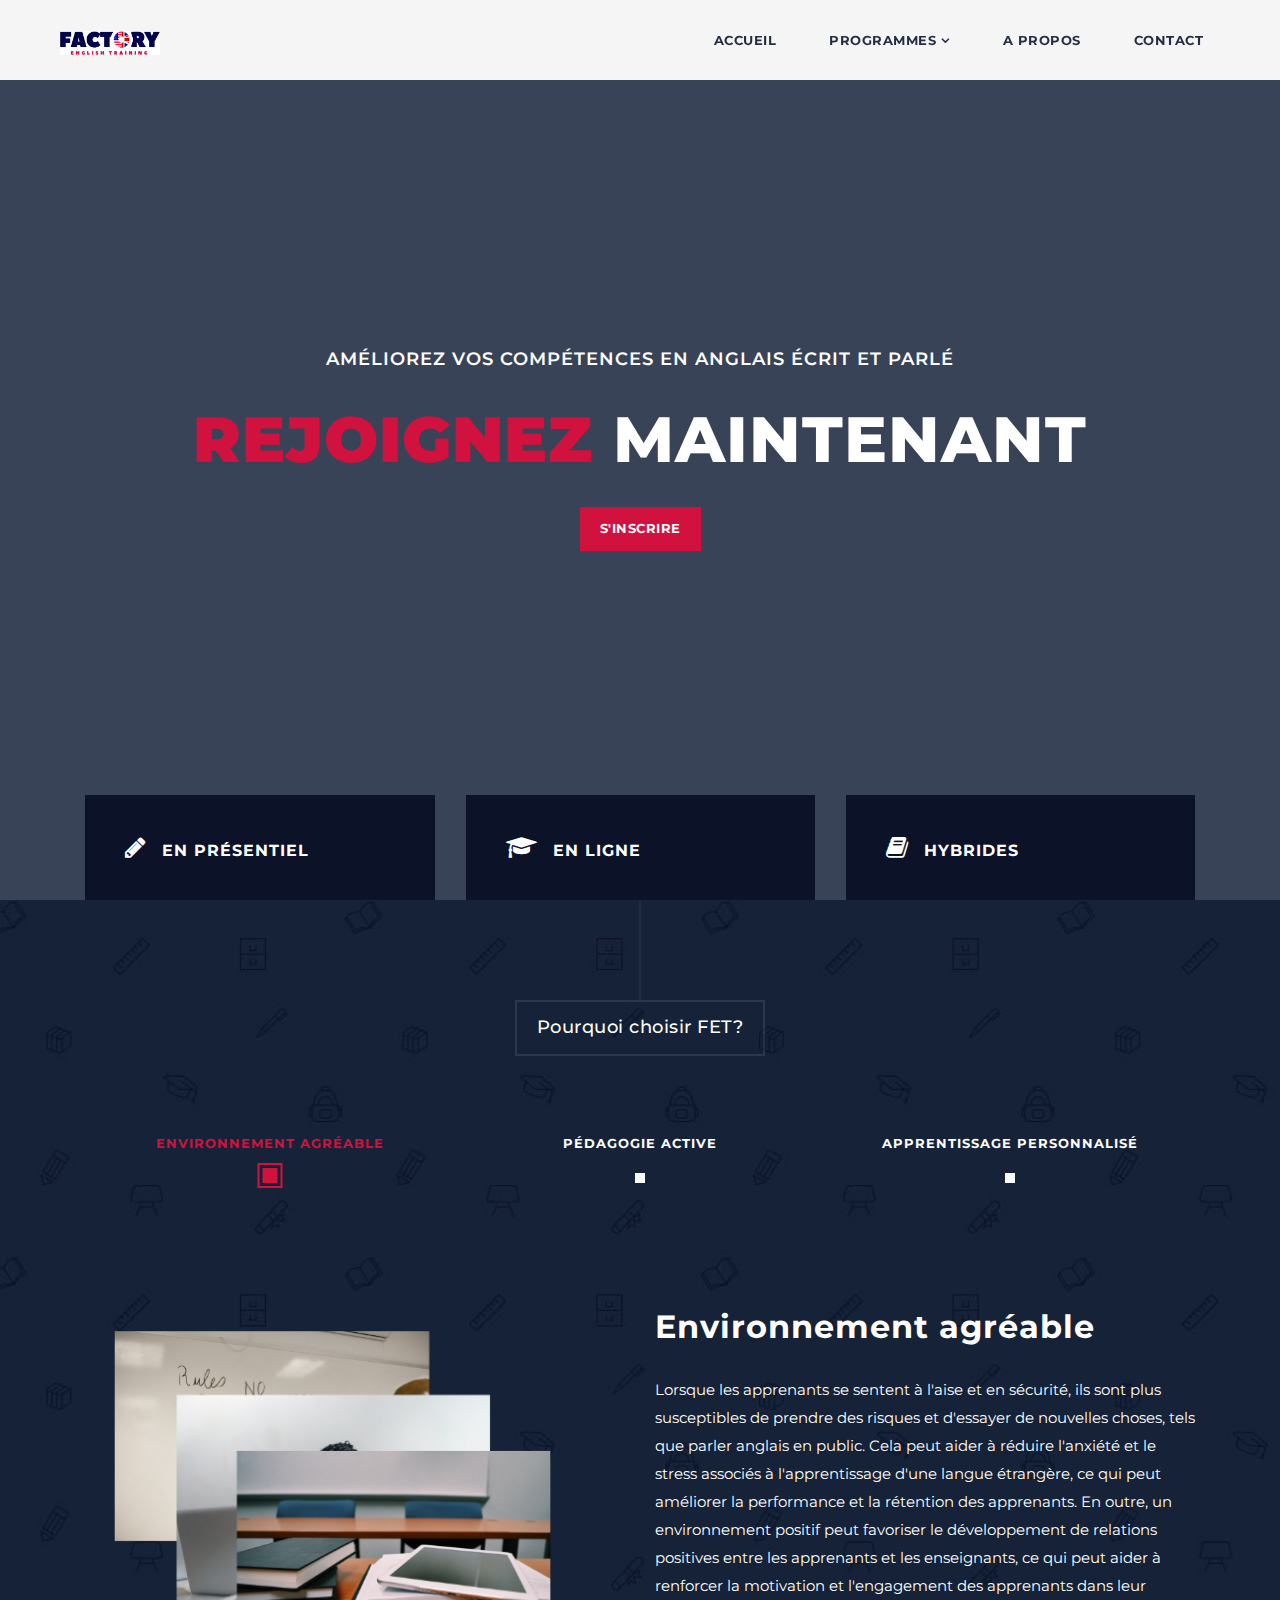
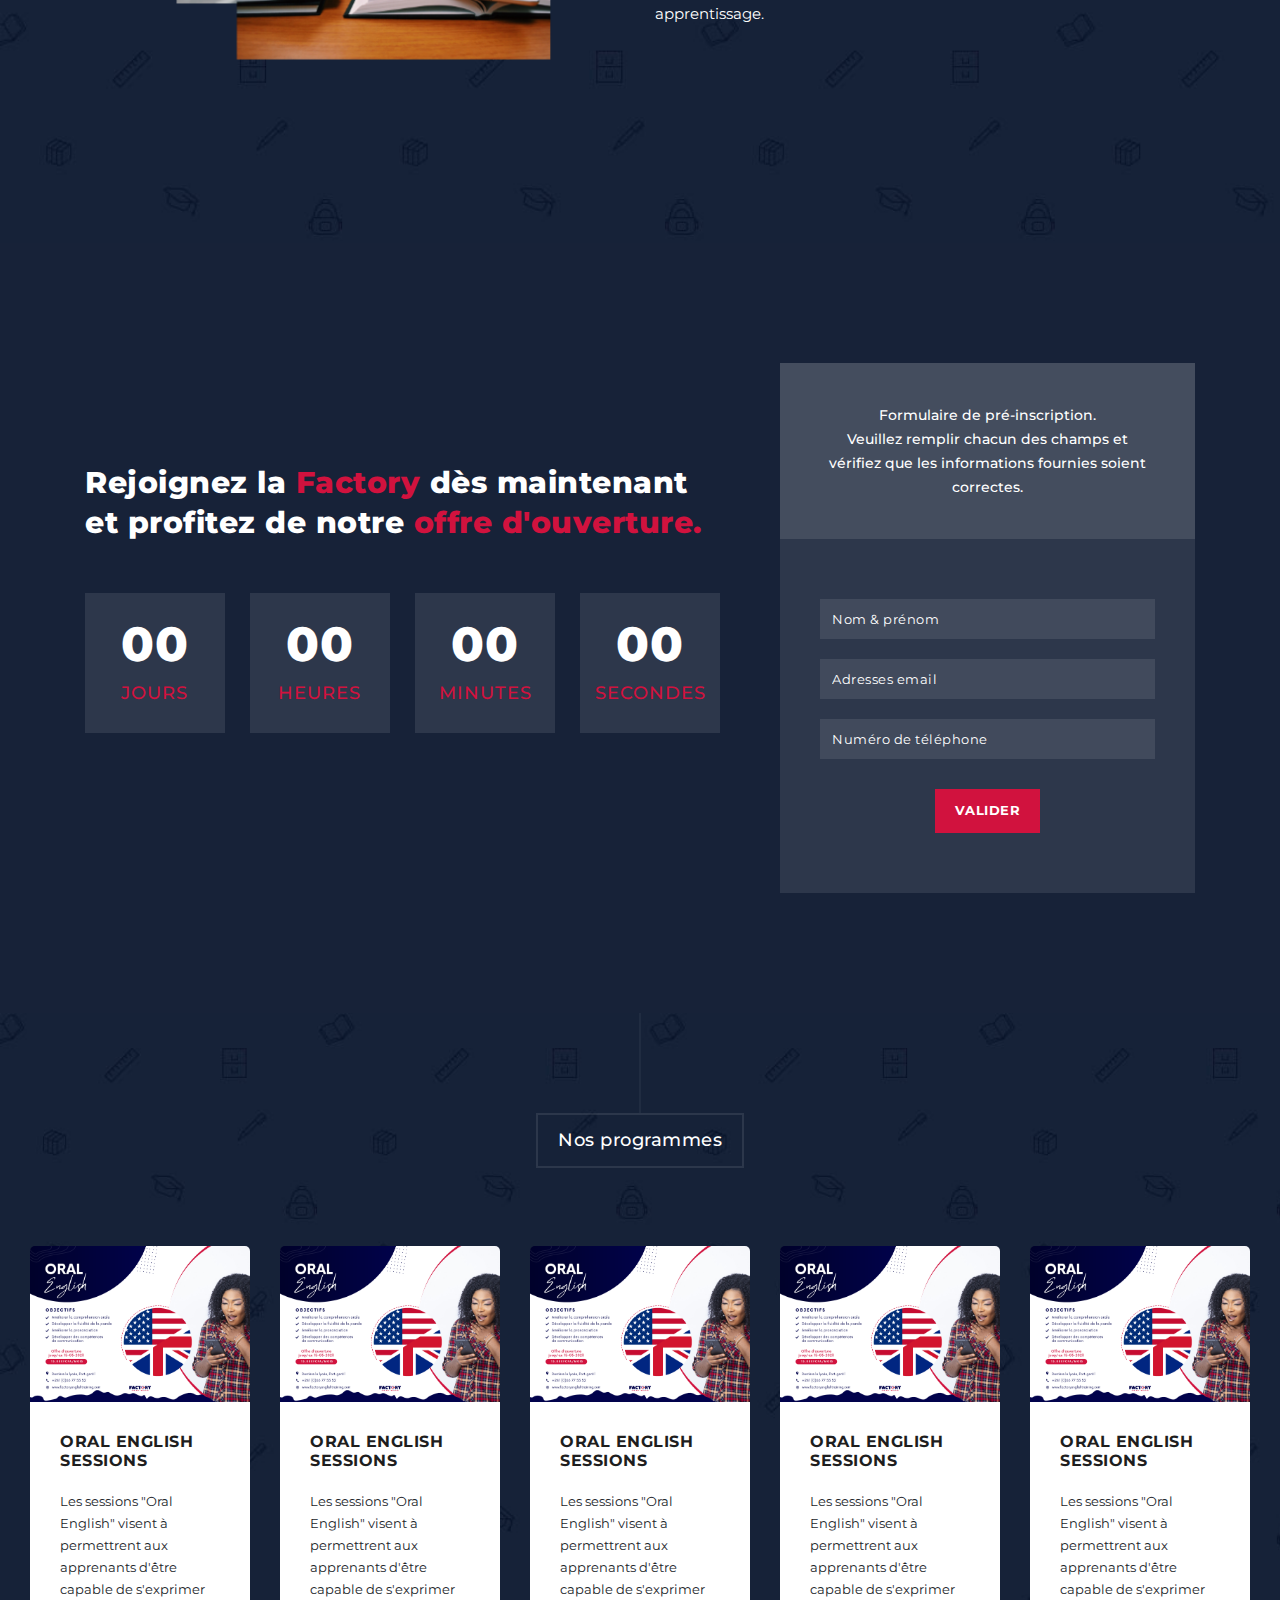
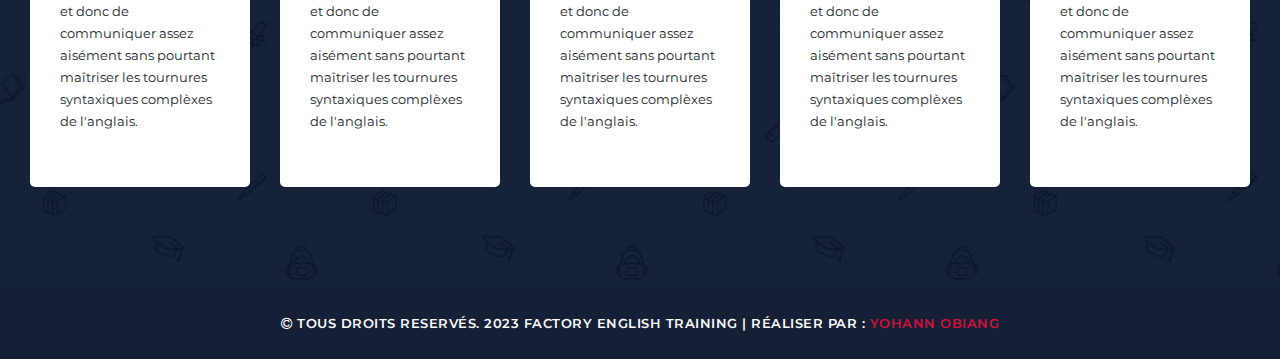
==== commit 9635c9a5: "10" ====
--- a/index.html
+++ b/index.html
@@ -41,7 +41,7 @@
     <a href="#menu" class="menu-link"><i class="fa fa-bars" style="color: rgba(22,34,57,0.95);"></i></a>
     <nav id="menu" class="main-nav" role="navigation">
       <ul class="main-menu">
-        <li><a href="#section1">Accueil</a></li>
+        <li><a href="index.html">Accueil</a></li>
         <li class="has-submenu"><a href="#section4">Programmes</a>
           <ul class="sub-menu">
             <li><a href="#section2">Oral English</a></li>
@@ -50,9 +50,9 @@
             <li><a href="https://templatemo.com/about" rel="sponsored" class="external">External URL</a></li> -->
           </ul>
         </li>
-        <li><a href="#section5">A propos</a></li>
+        <li><a href="about.html">A propos</a></li>
         <!-- <li><a href="#section5">Video</a></li> -->
-        <li><a href="#section6">Contact</a></li>
+        <li><a href="contact.html">Contact</a></li>
         <!-- <li><a href="https://templatemo.com" class="external">External</a></li> -->
       </ul>
     </nav>
@@ -414,78 +414,9 @@
   </section>
   
 
-  <section class="section video" data-section="section5">
-    <div class="container">
-      <div class="row">
-        <div class="col-md-6 align-self-center">
-          <div class="left-content">
-            <span>A propos de nous</span>
-            <h4>Présentation de notre<em> Factory</em> en vidéo.</h4>
-            <p><div style="color: #d1123e; display:inline">Factory English Training</div> est un centre de formation moderne et bien équipé basé à Port-Gentil qui offre une expérience d'apprentissage stimulante et interactive, avec des cours personnalisés pour répondre aux besoins individuels de chaque apprenant. 
-            <br><br>Rejoignez notre communauté d'apprenants enthousiastes et commencez votre voyage d'apprentissage de l'anglais dès aujourd'hui !</p>
-            <div class="main-button"><a rel="nofollow" href="#" target="_parent">Lien externe</a></div>
-          </div>
-        </div>
-        <div class="col-md-6">
-          <article class="video-item">
-            <div class="video-caption">
-              <h4>Présentation de FET</h4>
-            </div>
-            <figure>
-              <a href="#" class="play"><img src="assets/images/logofactory.png"></a>
-            </figure>
-          </article>
-        </div>
-      </div>
-    </div>
-  </section>
-
-  <section class="section contact" data-section="section6">
-    <div class="container">
-      <div class="row">
-        <div class="col-md-12">
-          <div class="section-heading">
-            <h2>Contactez-nous</h2>
-          </div>
-        </div>
-        <div class="col-md-6">
-        
-        <!-- Do you need a working HTML contact-form script?
-                	
-                    Please visit https://templatemo.com/contact page -->
-                    
-          <form id="contact" action="" method="post">
-            <div class="row">
-              <div class="col-md-6">
-                  <fieldset>
-                    <input name="name" type="text" class="form-control" id="name" placeholder="Nom" required="">
-                  </fieldset>
-                </div>
-                <div class="col-md-6">
-                  <fieldset>
-                    <input name="email" type="text" class="form-control" id="email" placeholder="Adresse email" required="">
-                  </fieldset>
-                </div>
-              <div class="col-md-12">
-                <fieldset>
-                  <textarea name="message" rows="6" class="form-control" id="message" placeholder="Message..." required=""></textarea>
-                </fieldset>
-              </div>
-              <div class="col-md-12">
-                <fieldset>
-                  <button type="submit" id="form-submit" class="button">Envoyer</button>
-                </fieldset>
-              </div>
-            </div>
-          </form>
-        </div>
-        <div class="col-md-6">
-          <div id="map">
-            <iframe src="https://www.google.com/maps/embed?pb=!1m16!1m12!1m3!1d6518.5280559928515!2d8.770289008474801!3d-0.7080691486592834!2m3!1f0!2f0!3f0!3m2!1i1024!2i768!4f13.1!2m1!1sderri%C3%A8re%20le%20lyc%C3%A9e%20%C3%A0%20proximit%C3%A9%20de%20Port-Gentil!5e0!3m2!1sfr!2sga!4v1676815047574!5m2!1sfr!2sga" width="100%" height="423px" style="border:0;" allowfullscreen="" loading="lazy" referrerpolicy="no-referrer-when-downgrade"></iframe>          </div>
-        </div>
-      </div>
-    </div>
-  </section>
+
+
+
 
   <footer>
     <div class="container">
@@ -548,14 +479,14 @@
           });
         };
 
-        $('.main-menu, .scroll-to-section').on('click', 'a', function (e) {
-          if($(e.target).hasClass('external')) {
-            return;
-          }
-          e.preventDefault();
-          $('#menu').removeClass('active');
-          showSection($(this).attr('href'), true);
-        });
+        // $('.main-menu, .scroll-to-section').on('click', 'a', function (e) {
+        //   if($(e.target).hasClass('external')) {
+        //     return;
+        //   }
+        //   e.preventDefault();
+        //   $('#menu').removeClass('active');
+        //   showSection($(this).attr('href'), true);
+        // });
 
         $(window).scroll(function () {
           checkSection();
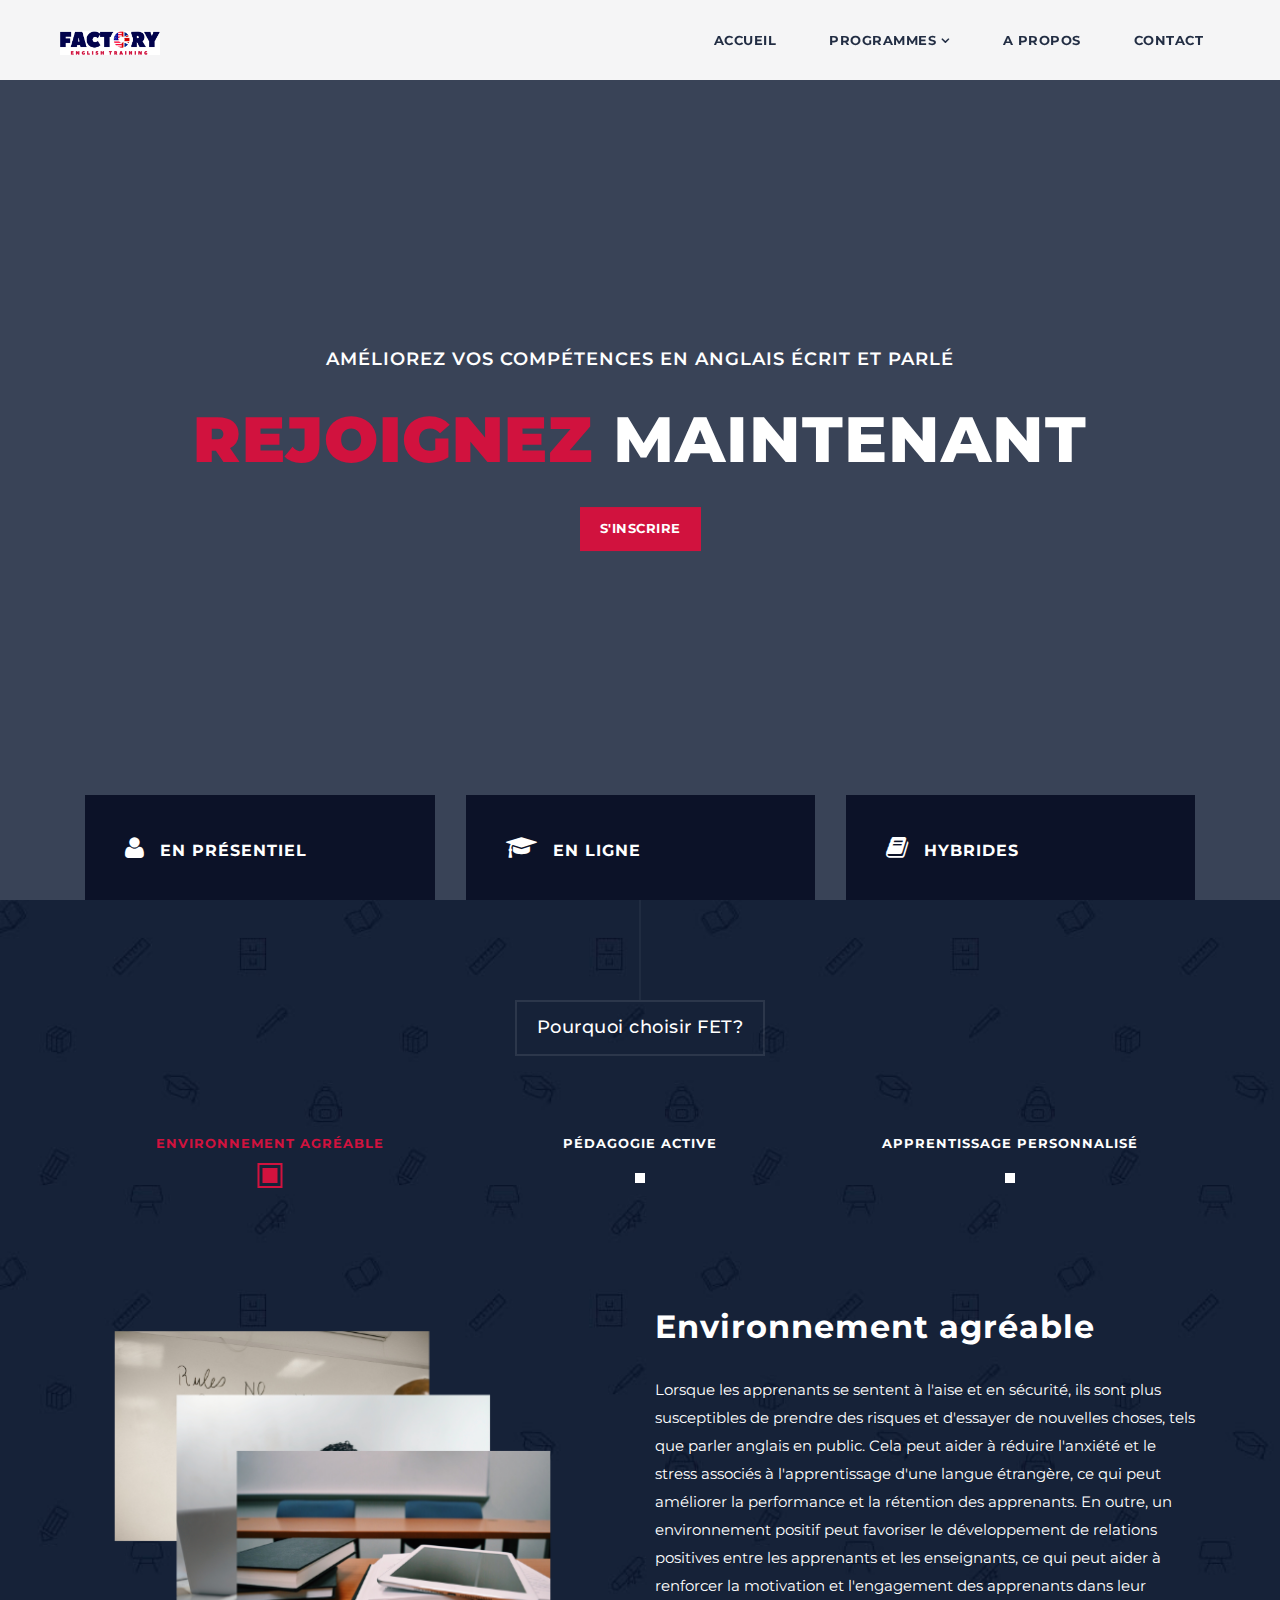
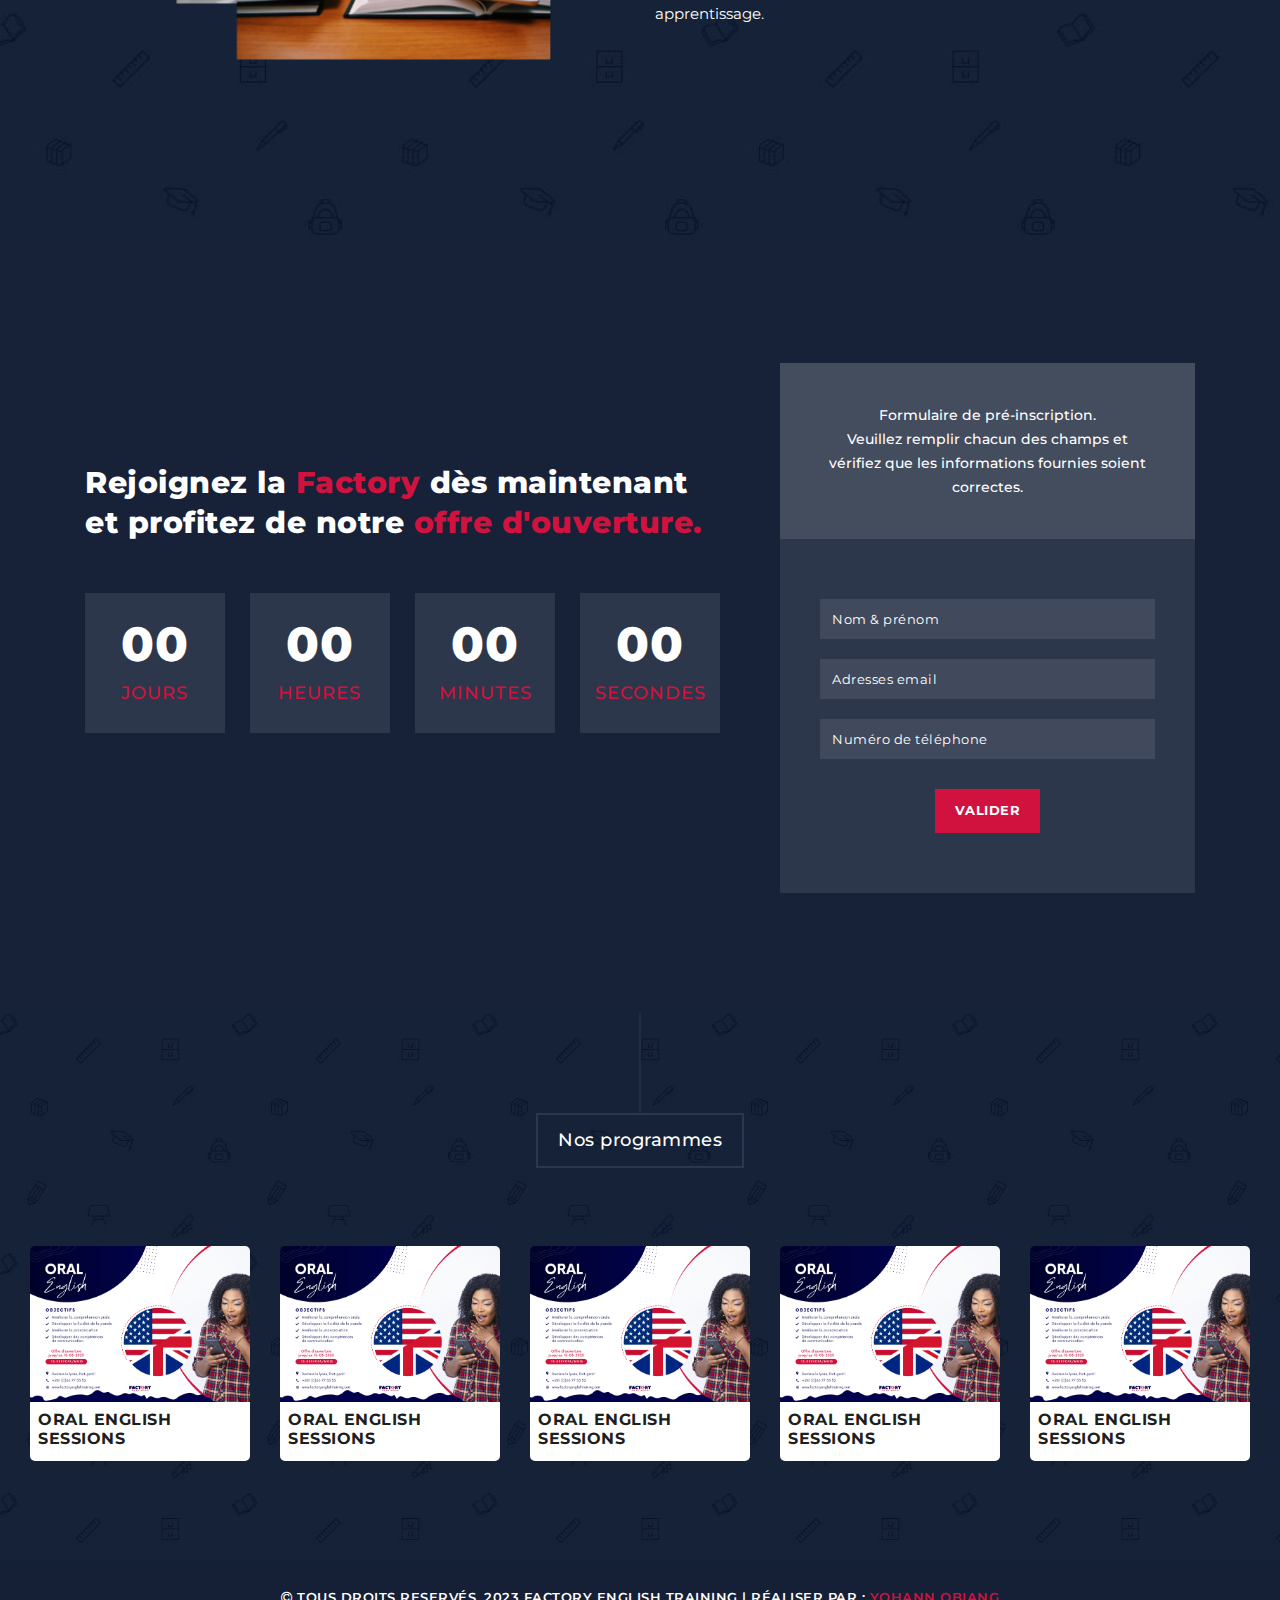
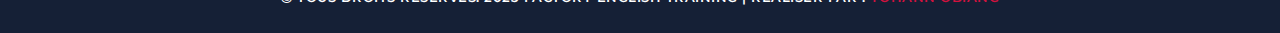
==== commit 54f15440: "11" ====
--- a/index.html
+++ b/index.html
@@ -12,7 +12,7 @@
 
     <title>Factory English Training</title>
     <link rel="shortcut icon" type="image/png" href="/assets/images/logoicon.png"/>
-
+    <link rel="stylesheet" href="https://fonts.googleapis.com/icon?family=Material+Icons">
     <!-- Bootstrap core CSS -->
     <link href="vendor/bootstrap/css/bootstrap.min.css" rel="stylesheet">
 
@@ -44,7 +44,7 @@
         <li><a href="index.html">Accueil</a></li>
         <li class="has-submenu"><a href="#section4">Programmes</a>
           <ul class="sub-menu">
-            <li><a href="#section2">Oral English</a></li>
+            <li><a href="oralenglish.html">Oral English</a></li>
             <!-- <li><a href="#section3">What we do?</a></li>
             <li><a href="#section3">How it works?</a></li>
             <li><a href="https://templatemo.com/about" rel="sponsored" class="external">External URL</a></li> -->
@@ -69,7 +69,7 @@
               <h6>Améliorez vos compétences en anglais écrit et parlé</h6>
               <h2><em>Rejoignez</em> maintenant</h2>
               <div class="main-button">
-                  <div class="scroll-to-section"><a href="#section3">S'inscrire</a></div>
+                  <div class="scroll-to-section"><a href="#contact">S'inscrire</a></div>
               </div>
           </div>
       </div>
@@ -84,7 +84,7 @@
           <div class="features-post">
             <div class="features-content">
               <div class="content-show">
-                <h4><i class="fa fa-pencil"></i>En présentiel</h4>
+                <h4><i class="fa fa-user" aria-hidden="true"></i>En présentiel</h4>
               </div>
               <div class="content-hide">
                 <p>Les sessions en présentiel  offrent une expérience plus immersive et interactive pour les apprenants, ce qui facilite une meilleure compréhension et une meilleure assimilation de la langue. </p>
@@ -226,11 +226,11 @@
             <div class="top-content">
               <h6>Formulaire de pré-inscription. <em></em> <br> Veuillez remplir chacun des champs et vérifiez que les informations fournies soient correctes.</h6>
             </div>
-            <form id="contact" action="" method="get">
+            <form id="contact" action="https://formspree.io/f/mknenraz" method="post">
               <div class="row">
                 <div class="col-md-12">
                   <fieldset>
-                    <input name="name" type="text" class="form-control" id="name" placeholder="Nom & prénom" required="">
+                    <input name="nom" type="text" class="form-control" id="nom" placeholder="Nom & prénom" required="">
                   </fieldset>
                 </div>
                 <div class="col-md-12">
@@ -240,7 +240,7 @@
                 </div>
                 <div class="col-md-12">
                   <fieldset>
-                    <input name="phone-number" type="text" class="form-control" id="phone-number" placeholder="Numéro de téléphone" required="">
+                    <input name="message" type="phone" class="form-control" id="message" placeholder="Numéro de téléphone" required="">
                   </fieldset>
                 </div>
                 <div class="col-md-12">
@@ -269,7 +269,7 @@
             <img src="assets/images/oral english.png" alt="Course #1">
             <div class="down-content">
               <h4>Oral English Sessions</h4>
-              <p>Les sessions "Oral English" visent à permettrent aux apprenants d'être capable de s'exprimer et donc de communiquer assez aisément sans pourtant maîtriser les tournures syntaxiques complèxes de l'anglais.</p>
+              
               <!-- <div class="author-image">
                 <img src="assets/images/author-01.png" alt="Author 1">
               </div>
--- a/assets/css/templatemo-grad-school.css
+++ b/assets/css/templatemo-grad-school.css
@@ -809,7 +809,7 @@
 }
 
 section.courses .item .down-content {
-    padding: 30px;
+    padding: 8px;
     background-color: #fff;
     border-bottom-right-radius: 5px;
     border-bottom-left-radius: 5px;
@@ -822,7 +822,7 @@
     letter-spacing: 0.5px;
     font-weight: 700;
     margin-top: 0px;
-    margin-bottom: 20px;
+    margin-bottom: 5px;
 }
 
 section.courses .item .down-content p {
